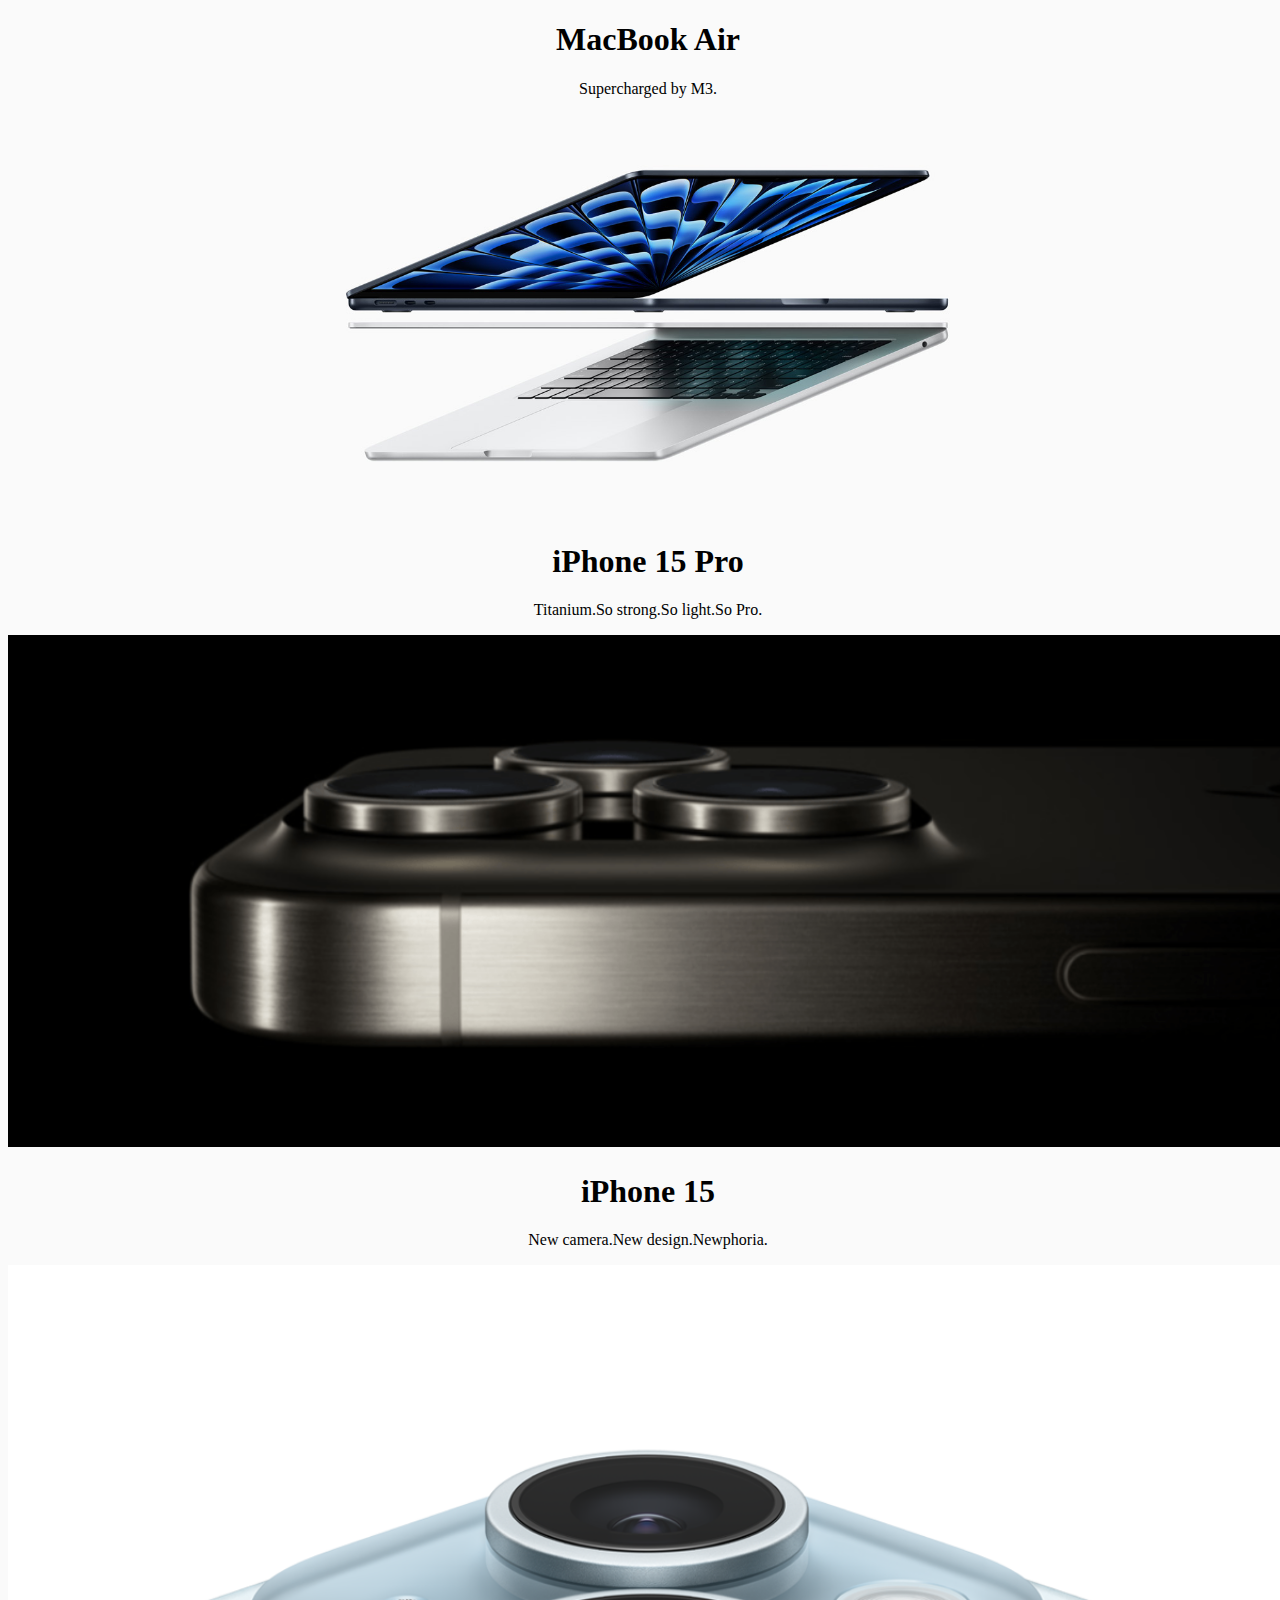
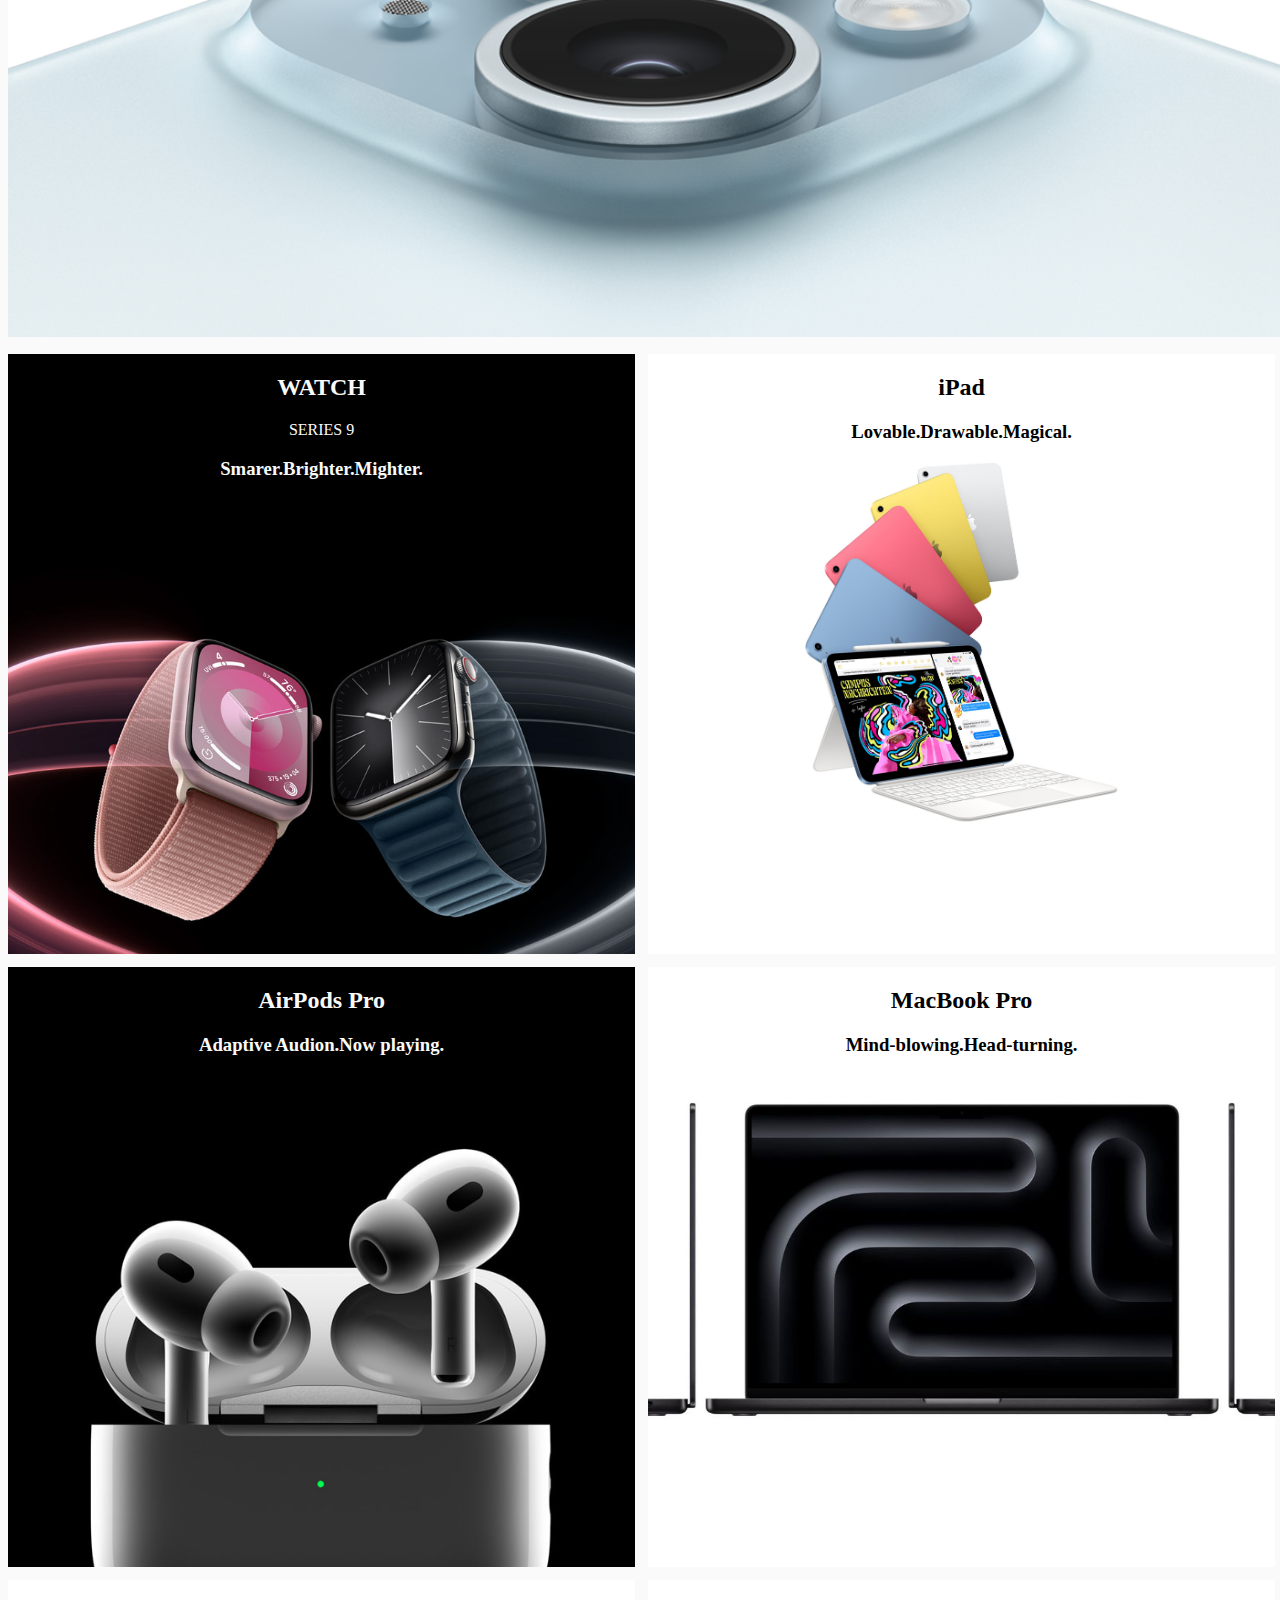
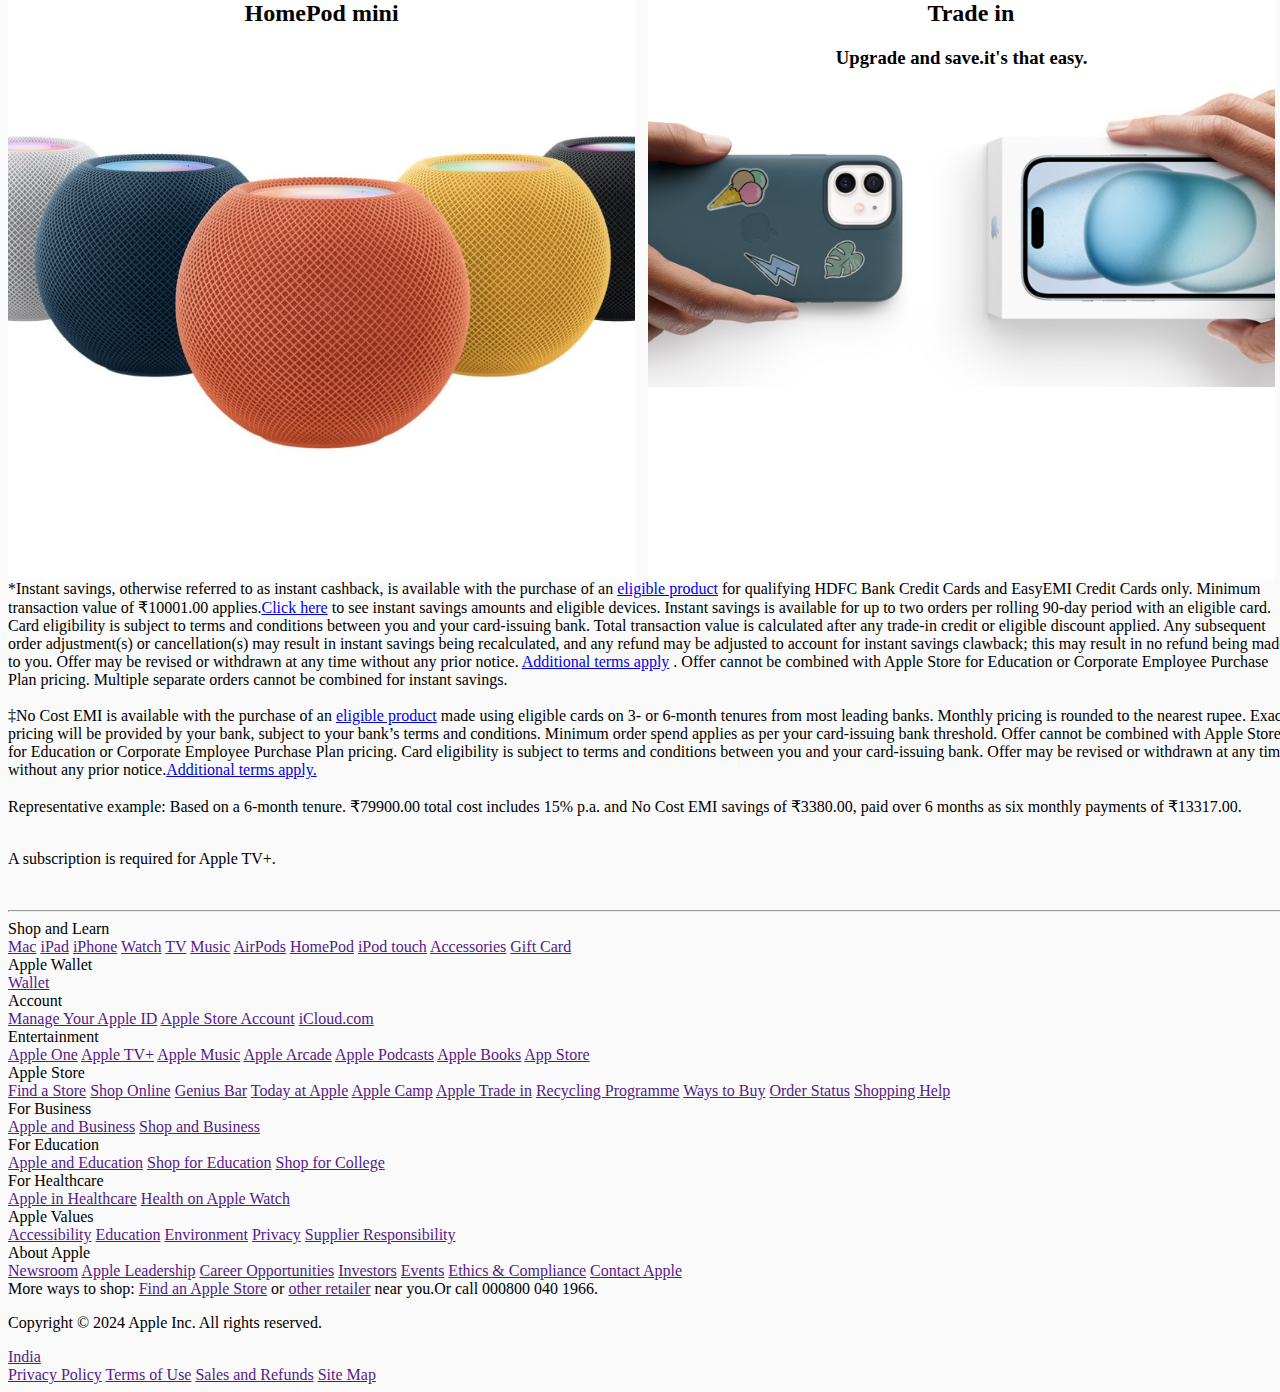
==== index.html @ 8d2c4c7c "Add files via upload" ====
<!DOCTYPE html>
<html lang="en">
  <head>
    <meta charset="UTF-8" />
    <meta name="viewport" content="width=device-width, initial-scale=1.0" />
    <title>Document</title>
    <link rel="stylesheet" href="navi.css" />
  </head>
  <body>
    <div class="Mac">
      <h1 id="Mach1">MacBook Air</h1>
      <p id="Mach">Supercharged by M3.</p>
      <div id="Macmain">
        <img src="./img/macbookair.jpg" />
      </div>
    </div>
    <div class="iphone15pro">
      <h1 id="Mach1">iPhone 15 Pro</h1>
      <p id="Mach2">Titanium.So strong.So light.So Pro.</p>
      <div id="Macimg"><img src="./img/iphone 15.png"  /></div>
    </div>
    <div class="iphone15">
      <h1>iPhone 15</h1>
      <p>New camera.New design.Newphoria.</p>
      <div id="Macimg"><img src="./img/iphone 1.png"  /></div>
    </div>
    <div class="box">
      <div class="watch">
        <h2><b>WATCH</b></h2>
        <p>SERIES 9</p>
        <h3>Smarer.Brighter.Mighter.</h3>
        <img id="images1" src="./img/wat.jpg" />
      </div>
      <div class="watch2">
        <h2>iPad</h2>
        <h3>Lovable.Drawable.Magical.</h3>
        <img id="images2"src="./img/ipad.jpg" />
      </div>
    </div>
    <div class="box">
      <div class="watch">
        <h2 id="AirPods">AirPods Pro</h2>
        <h3>Adaptive Audion.Now playing.</h3>
        <img id="images3"src="./img/airpods pro.jpg" />
      </div>
      <div class="watch2">
        <h2 id="AirPods">MacBook Pro</h2>
        <h3>Mind-blowing.Head-turning.</h3>
        <img id="images4"src="./img/Macbook pro.jpg" />
      </div>
    </div>
    <div class="box">
      <div class="watch2">
        <h2 id="AirPods">HomePod mini</h2>
        <img id="images5" src="./img/homepod.jpg" />
      </div>
      <div class="watch2">
        <h2 id="AirPods">Trade in</h2>
        <h3 id="tradein">Upgrade and save.it's that easy.</h3>
        <img id="images6" src="./img/trade_in.jpg" />
      </div>
    </div>
    <footer>
      <div class="footertext">
          <div>
            *Instant savings, otherwise referred to as instant cashback, is
            available with the purchase of an <a href="#">eligible product</a> for
            qualifying HDFC Bank Credit Cards and EasyEMI Credit Cards only. Minimum
            transaction value of ₹10001.00 applies.<a href="#">Click here</a> to see
            instant savings amounts and eligible devices. Instant savings is
            available for up to two orders per rolling 90-day period with an
            eligible card. Card eligibility is subject to terms and conditions
            between you and your card-issuing bank. Total transaction value is
            calculated after any trade-in credit or eligible discount applied. Any
            subsequent order adjustment(s) or cancellation(s) may result in instant
            savings being recalculated, and any refund may be adjusted to account
            for instant savings clawback; this may result in no refund being made to
            you. Offer may be revised or withdrawn at any time without any prior
            notice. <a href="#">Additional terms apply</a> . Offer cannot be
            combined with Apple Store for Education or Corporate Employee Purchase
            Plan pricing. Multiple separate orders cannot be combined for instant
            savings.
            <br>
            <br>
          </div>
          <div>
            ‡No Cost EMI is available with the purchase of an
            <a href="#">eligible product</a>
            made using eligible cards on 3- or 6-month tenures from most leading
            banks. Monthly pricing is rounded to the nearest rupee. Exact pricing
            will be provided by your bank, subject to your bank’s terms and
            conditions. Minimum order spend applies as per your card-issuing bank
            threshold. Offer cannot be combined with Apple Store for Education or
            Corporate Employee Purchase Plan pricing. Card eligibility is subject to
            terms and conditions between you and your card-issuing bank. Offer may
            be revised or withdrawn at any time without any prior notice.<a href="#"
              >Additional terms apply.</a
            ><br>
            <br>
          </div>
    
          <div>
            Representative example: Based on a 6-month tenure. ₹79900.00 total cost
            includes 15% p.a. and No Cost EMI savings of ₹3380.00, paid over 6
            months as six monthly payments of ₹13317.00.
          </div>
          <br>
          <p>A subscription is required for Apple TV+.</p>
          <br>  
        </div>
        <hr />
      <div class="footer__links">
          <div class="footer__links--column">
            <div class="footer__links--column-title">Shop and Learn</div>
            <a href="">Mac</a>
            <a href="">iPad</a>
            <a href="">iPhone</a>
            <a href="">Watch</a>
            <a href="">TV</a>
            <a href="">Music</a>
            <a href="">AirPods</a>
            <a href="">HomePod</a>
            <a href="">iPod touch</a>
            <a href="">Accessories</a>
            <a href="">Gift Card</a>
            <div class="footer__links--column-title">Apple Wallet</div>
            <a href="">Wallet</a>
          </div>
  
          <div class="footer__links--column">
              <div class="footer__links--column-title">Account</div>
              <a href="">Manage Your Apple ID</a>
              <a href="">Apple Store Account</a>
              <a href="">iCloud.com</a>
            <div class="footer__links--column-title">Entertainment</div>
            <a href="">Apple One</a>
            <a href="">Apple TV+</a>
            <a href="">Apple Music</a>
            <a href="">Apple Arcade</a>
            <a href="">Apple Podcasts</a>
            <a href="">Apple Books</a>
            <a href="">App Store</a>
           
          </div>
  
          <div class="footer__links--column">
            <div class="footer__links--column-title">Apple Store</div>
            <a href="">Find a Store</a>
            <a href="">Shop Online</a>
            <a href="">Genius Bar</a>
            <a href="">Today at Apple</a>
            <a href="">Apple Camp</a>
            <a href="">Apple Trade in</a>
            <a href="">Recycling Programme</a>
            <a href="">Ways to Buy</a>
            <a href="">Order Status</a>
            <a href="">Shopping Help</a>
          </div>
  
          <div class="footer__links--column">
            <div class="footer__links--column-title">For Business</div>
            <a href="">Apple and Business</a>
            <a href="">Shop and Business</a>
            <div class="footer__links--column-title">For Education</div>
            <a href="">Apple and Education</a>
            <a href="">Shop for Education</a>
            <a href="">Shop for College</a>
            <div class="footer__links--column-title">For Healthcare</div>
            <a href="">Apple in Healthcare</a>
            <a href="">Health on Apple Watch</a>
            
          </div>
  
          <div class="footer__links--column">
            <div class="footer__links--column-title">Apple Values</div>
            <a href="">Accessibility</a>
            <a href="">Education</a>
            <a href="">Environment</a>
            <a href="">Privacy</a>
            <a href="">Supplier Responsibility</a>
            <div class="footer__links--column-title">About Apple</div>
            <a href="">Newsroom</a>
            <a href="">Apple Leadership</a>
            <a href="">Career Opportunities</a>
            <a href="">Investors</a>
            <a href="">Events</a>
            <a href="">Ethics & Compliance</a>
            <a href="">Contact Apple</a>
          </div>
        </div>
  
        <div class="footer__more">
          More ways to shop: <a href="">Find an Apple Store</a> or
          <a href="">other retailer</a> near you.Or call 000800 040 1966.
        </div>
  
        <div class="footer__copyright">
          <p>Copyright © 2024 Apple Inc. All rights reserved.</p>
          <a href="">India</a>
  
          <div class="links">
            <a href="">Privacy Policy</a>
            <a href="">Terms of Use</a>
            <a href="">Sales and Refunds</a>
            <a href="">Site Map</a>
          </div>
        </div>
      </div>
    </footer>
  </body>
</html>
---- navi.css ----
body {
  width: 100%;
  font-family: SF pro;
  background-color: #fafafa;
}
.Mac {
  width: 100%;
  text-align: center;
}
.Mach1 {
  width: 100%;
}
#Macmain {
  width: 100%;
}
#Macmain img {
  width: 60%;
  height: 50%;
}
#Macimg {
  width: 100%;
  object-fit: cover;
}
#Macimg > img {
  width: 100%;
  height: 40%;
}
.iphone15pro {
  width: 100%;
  text-align: center;
}
.iphone15 {
  width: 100%;
  text-align: center;
}
.box {
  width: 100%;
  display: flex;
  margin-top: 1%;
}
.watch {
  width: 50%;
  height: 600px;
  background-color: black;
  color: #fafafa;
  text-align: center;
  overflow: hidden;
  margin-right: 1%;
}

#images1 {
  height: 100%;
  width: 100%;
  object-fit: cover;
  object-position: center;
}
.watch2 {
  width: 50%;
  height: 600px;
  background-color: white;
  text-align: center;
  margin-right: 1%;
}
#images2 {
  justify-content: center;
  width: 50%;
  height: 60%;
}
#images3 {
  width: 100%;
  object-fit: cover;
  height: 110%;
}
#images4 {
  width: 100%;
  height: 60%;
  object-fit: cover;
}
#images5 {
  width: 100%;
  object-fit: cover;
  height: 80%;
}
#images6 {
  width: 100%;
  object-fit: cover;
  height: 50%;
}

/* media query starts here  */
@media screen and (max-width: 735px) {
  .box {
    width: 100%;
    flex-direction: column;
  }
  .watch {
    width: 100%;
    height: 100%;
    text-align: center;
  }
  .watch2 {
    width: 100%;
    height: 100%;

    text-align: center;
  }
  .footertext {
    font-size: small;
  }
  .footer__links,
  .footer__more,
  .footer__copyright,
  .links {
    font-size: small;
  }

  .footer__links--column > a {
    text-decoration: none;
    color: black;
  }
  .footer__links--column > a:hover {
    text-decoration: underline;
  }
  .footer__links--column-title {
    background-color: grey;
  }
}
/* ends here */
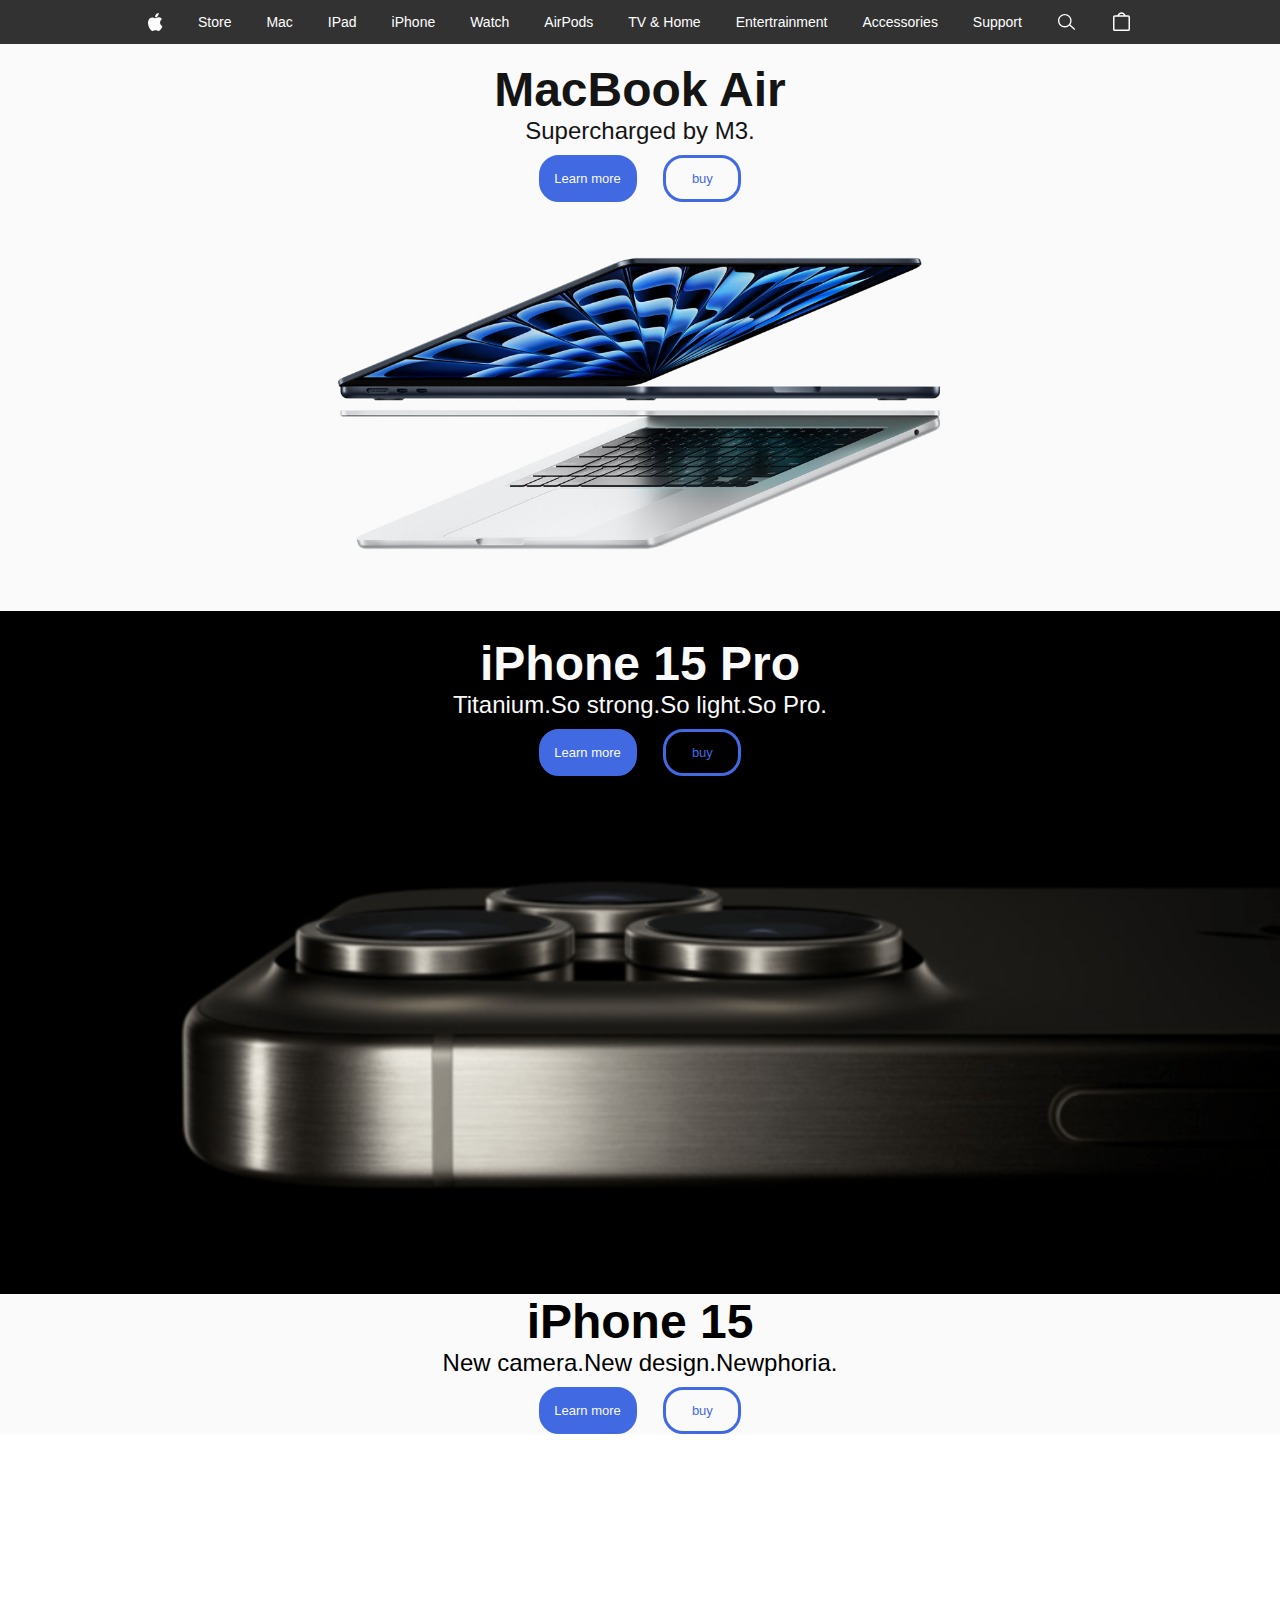
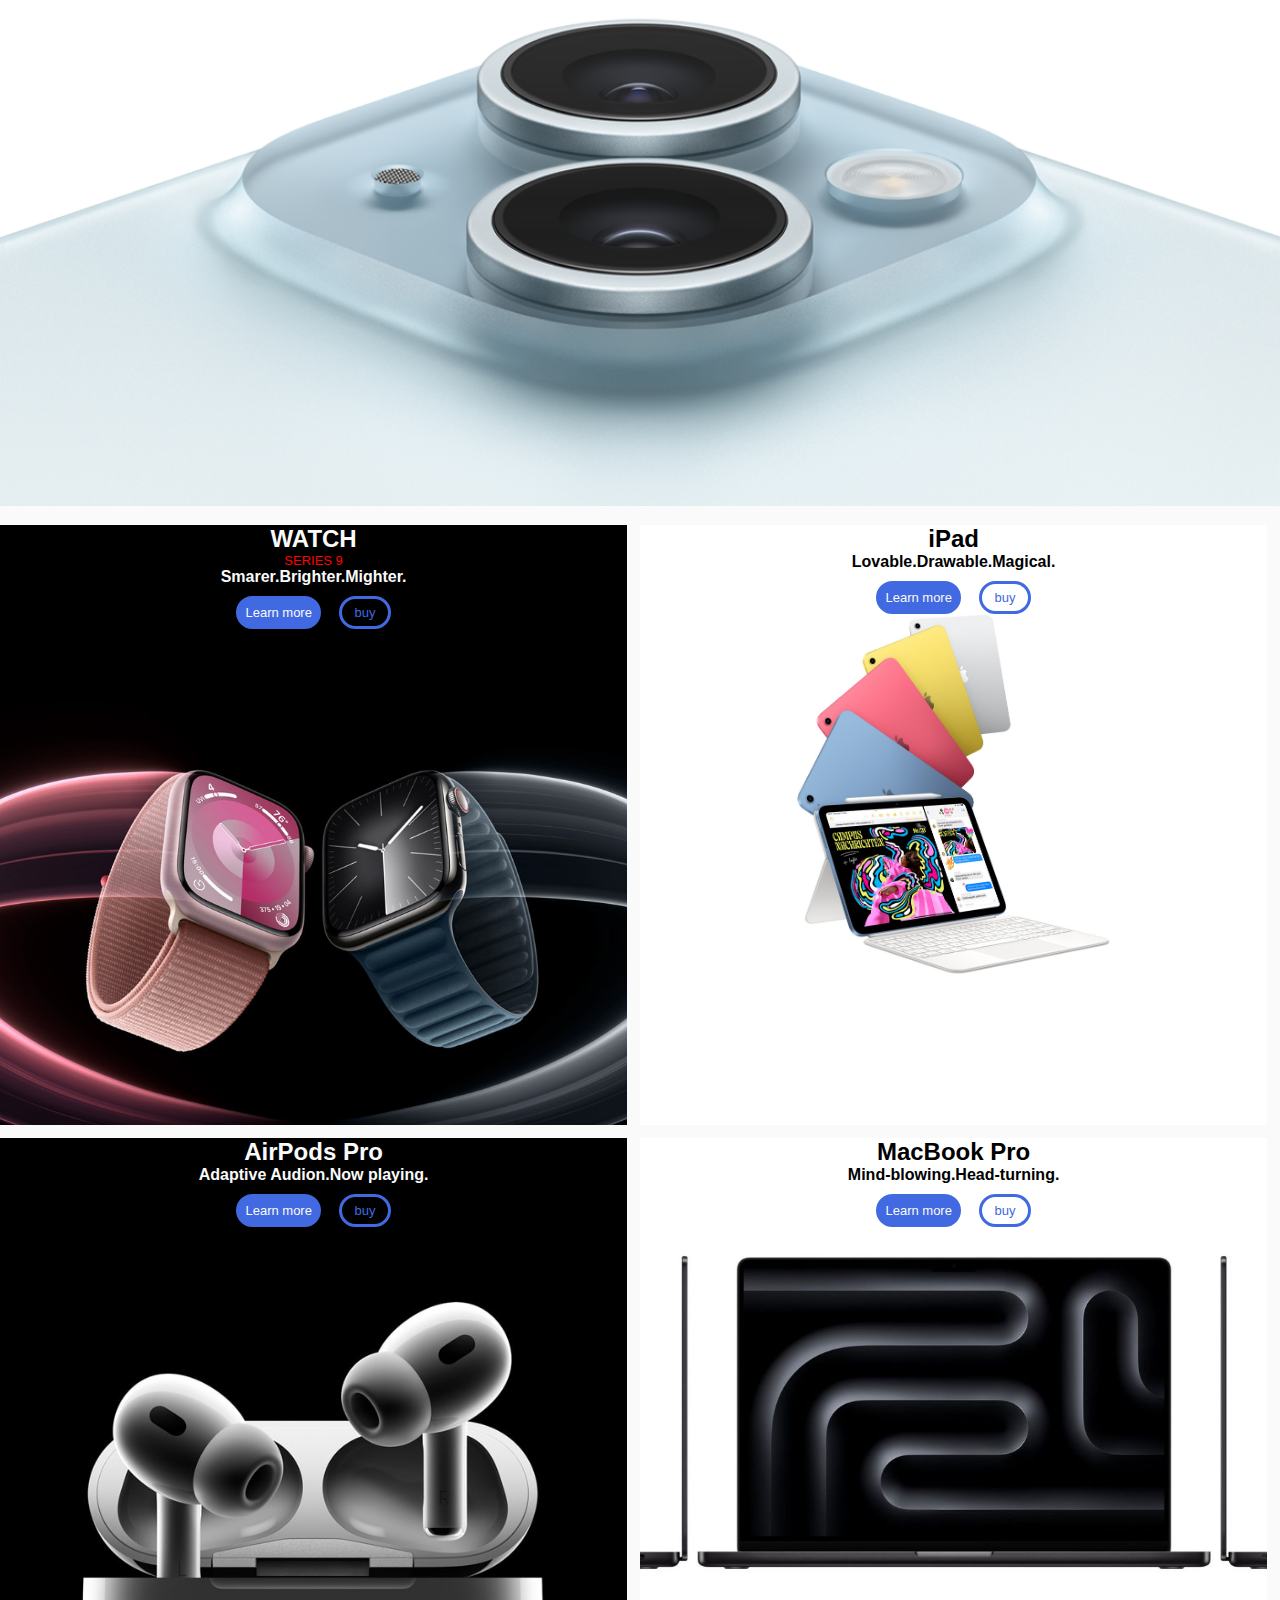
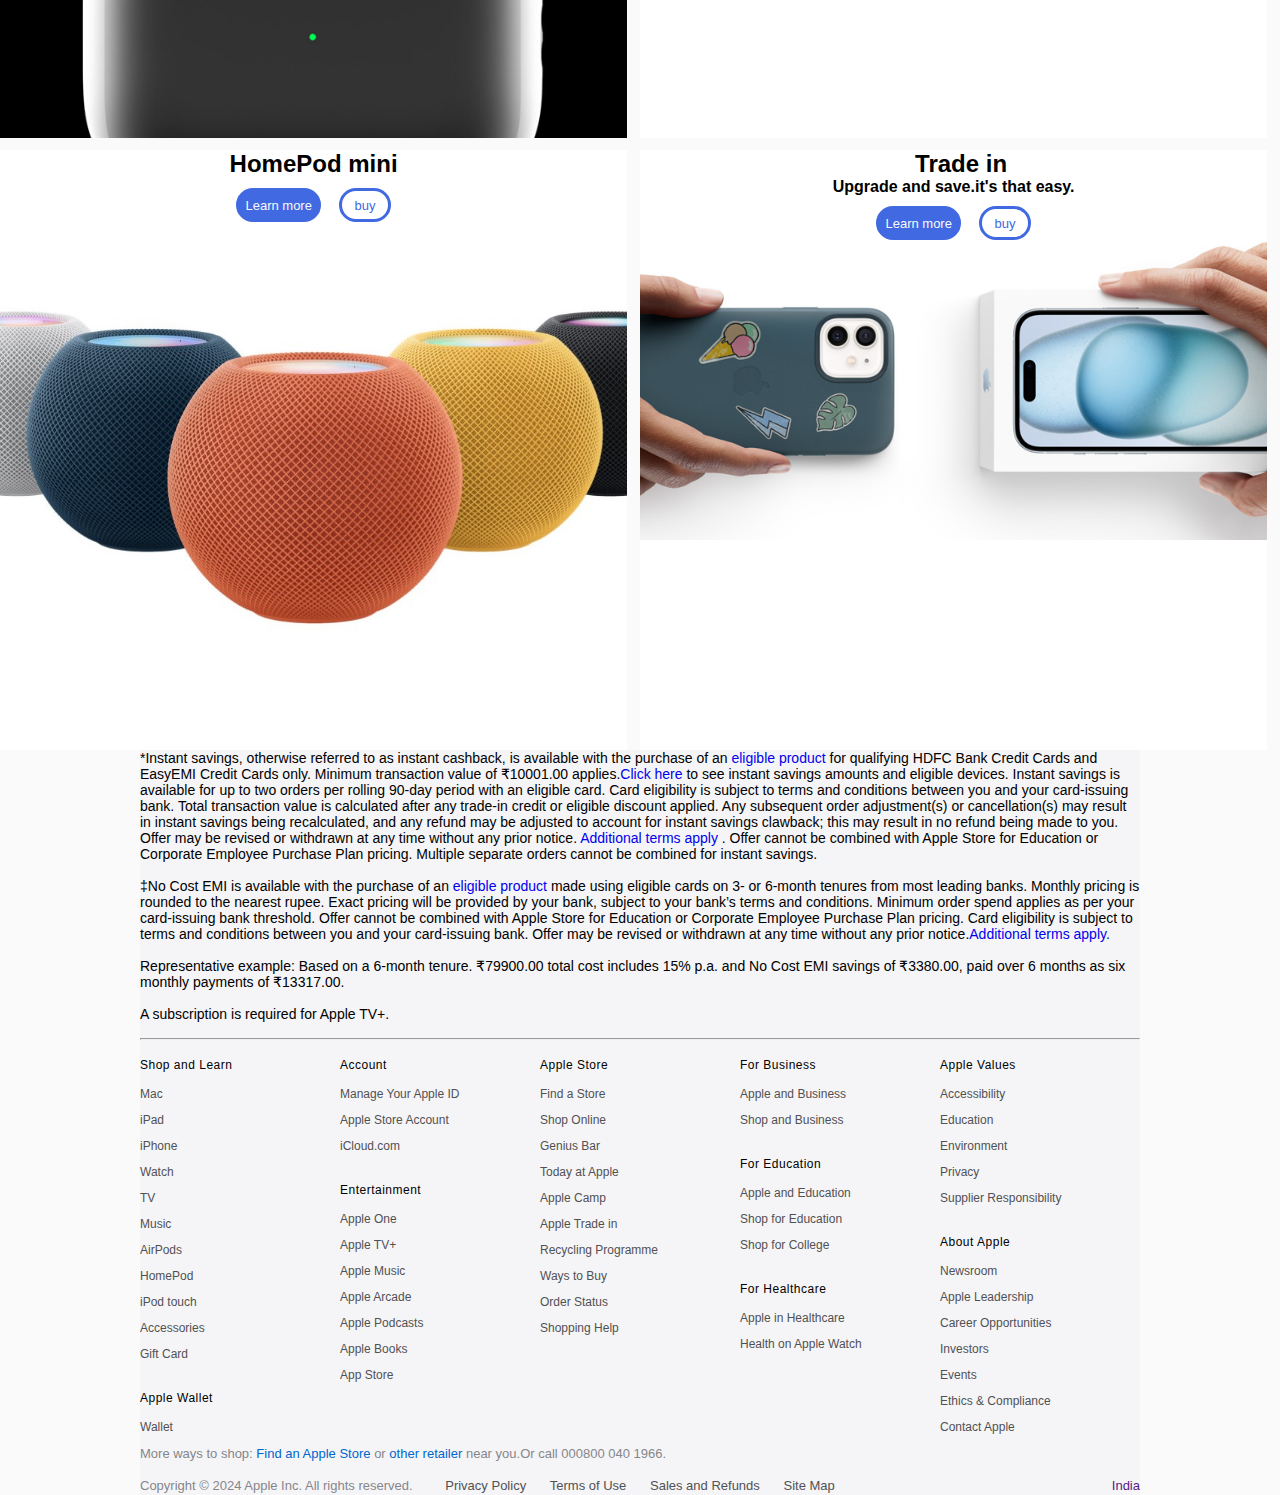
==== commit 92b986a2: "Add files via upload" ====
--- a/index.html
+++ b/index.html
@@ -4,59 +4,521 @@
     <meta charset="UTF-8" />
     <meta name="viewport" content="width=device-width, initial-scale=1.0" />
     <title>Document</title>
-    <link rel="stylesheet" href="navi.css" />
+    <link rel="stylesheet" href="Style.css" />
+    <link rel="stylesheet" href="font.css" />
+    <script src="main.js"></script>
   </head>
   <body>
+    <div class="nav-container">
+      <nav>
+        <ul class="mobile-nav">
+          <li>
+            <div class="menu-icon-container">
+              <div class="menu-icon">
+                <span class="line-1"></span>
+                <span class="line-2"></span>
+              </div>
+            </div>
+          </li>
+
+          <li>
+            <a href="#" class="link-logo"></a>
+          </li>
+
+          <li>
+            <a href="" class="link-bag"></a>
+          </li>
+        </ul>
+
+        <ul class="desktop-nav">
+          <li>
+            <a href="#" class="link-logo"></a>
+          </li>
+          <li>
+            <a href="# ">Store</a>
+            <div class="megamenu">
+              <div class="megamenuitem">
+                <h5>Shop</h5>
+                <ul>
+                  <li>Shop the Market</li>
+                  <li>Mac</li>
+                  <li>IPad</li>
+                  <li>IPhone</li>
+                  <li>Apple Watch</li>
+                  <li>Accessories</li>
+                </ul>
+              </div>
+              <div class="megat">
+                <h5>Quick links</h5>
+                <ul>
+                  <li>Find a store</li>
+                  <li>Order Status</li>
+                  <li>Ways to buys</li>
+                </ul>
+              </div>
+              <div class="megat">
+                <h5>Shop special Stores</h5>
+                <ul>
+                  <li>Education</li>
+                  <li>Business</li>
+                </ul>
+              </div>
+            </div>
+          </li>
+          <li>
+            <a href="# ">Mac</a>
+            <div class="megamenu">
+              <div class="megamenuitem">
+                <h5>Explore Mac</h5>
+                <ul>
+                  <li>Explore All Mac</li>
+                  <li>Macbook Air</li>
+                  <li>Macbook Pro</li>
+                  <li>IMac</li>
+                  <li>Mac mini</li>
+                  <li>Mac Studio</li>
+                  <li>Mac Pro</li>
+                  <li>Display</li>
+                </ul>
+                <h5>Compare Mac</h5>
+                <h5>Mac Does that</h5>
+              </div>
+              <div class="megat">
+                <h5>Shop Mac</h5>
+                <ul>
+                  <li>Shop Mac</li>
+                  <li>Mac Accessories</li>
+                  <li>Ways to Buy</li>
+                </ul>
+              </div>
+              <div class="megat">
+                <h5>More from Mac</h5>
+                <ul>
+                  <li>Mac Support</li>
+                  <li>AppleCare+ for Mac</li>
+                  <li>MacOs Sonoma</li>
+                  <li>Apps by Apple</li>
+                  <li>Continuity</li>
+                  <li>iCloud+</li>
+                  <li>Mac for Business</li>
+                  <li>Education</li>
+                </ul>
+              </div>
+            </div>
+          </li>
+          <li>
+            <a href="# ">IPad</a>
+            <div class="megamenu">
+              <div class="megamenuitem">
+                <h5>Explore IPad</h5>
+                <ul>
+                  <li>Explore All IPad</li>
+                  <li>IPad Air</li>
+                  <li>IPad Pro</li>
+                  <li>IPad</li>
+                  <li>IPad mini</li>
+                  <li>Apple Pencil</li>
+                  <li>keyboards</li>
+                </ul>
+                <h5>Compare IPad</h5>
+                <h5>Why IPad</h5>
+              </div>
+              <div class="megat">
+                <h5>Shop IPad</h5>
+                <ul>
+                  <li>Shop IPad</li>
+                  <li>IPad Accessories</li>
+                  <li>Ways to Buy</li>
+                </ul>
+              </div>
+              <div class="megat">
+                <h5>More from IPad</h5>
+                <ul>
+                  <li>IPad Support</li>
+                  <li>AppleCare+ for IPad</li>
+                  <li>IPadOS 17</li>
+                  <li>Apps by Apple</li>
+                  <li>iCloud+</li>
+                  <li>Education</li>
+                </ul>
+              </div>
+            </div>
+          </li>
+          <li>
+            <a href="# ">iPhone</a>
+            <div class="megamenu">
+              <div class="megamenuitem">
+                <h5>Explore IPhone</h5>
+                <ul>
+                  <li>Explore All IPhone</li>
+                  <li>IPhone 15 Pro</li>
+                  <li>IPhone 15</li>
+                  <li>IPhone 14</li>
+                  <li>IPhone 13</li>
+                  <li>IPhone SE</li>
+                </ul>
+                <h5>Compare IPhone</h5>
+                <h5>Switch from Android</h5>
+              </div>
+              <div class="megat">
+                <h5>Shop IPhone</h5>
+                <ul>
+                  <li>Shop IPhone</li>
+                  <li>IPhone Accessories</li>
+                  <li>Apple Trade In</li>
+                  <li>Ways to Buy</li>
+                </ul>
+              </div>
+              <div class="megat">
+                <h5>More from IPhone</h5>
+                <ul>
+                  <li>IPhone Support</li>
+                  <li>AppleCare+ for IPhone</li>
+                  <li>IOS 17</li>
+                  <li>Apps by Apple</li>
+                  <li>IPhone Privacy</li>
+                  <li>iCloud+</li>
+                  <li>Wallet</li>
+                  <li>Siri</li>
+                </ul>
+              </div>
+            </div>
+          </li>
+          <li>
+            <a href="# ">Watch</a>
+            <div class="megamenu">
+              <div class="megamenuitem">
+                <h5>Explore Watch</h5>
+                <ul>
+                  <li>Explore All Watch</li>
+                  <li>Apple Watch Series 9</li>
+                  <li>Apple Watch Ultra 2</li>
+                  <li>Apple Watch SE</li>
+                  <li>Apple Watch Nike</li>
+                </ul>
+                <h5>Compare Watch</h5>
+                <h5>My Apple Watch</h5>
+              </div>
+              <div class="megat">
+                <h5>Shop Watch</h5>
+                <ul>
+                  <li>Shop Apple Watch</li>
+                  <li>Apple Watch Straps</li>
+                  <li>Apple Watch Accessories</li>
+                  <li>Ways to Buy</li>
+                </ul>
+              </div>
+              <div class="megat">
+                <h5>More from Watch</h5>
+                <ul>
+                  <li>Apple Watch Support</li>
+                  <li>AppleCare+</li>
+                  <li>watchOS 10</li>
+                  <li>Apps by Apple</li>
+                </ul>
+              </div>
+            </div>
+          </li>
+          <li>
+            <a href="# ">AirPods</a>
+            <div class="megamenu">
+              <div class="megamenuitem">
+                <h5>Explore AirPods</h5>
+                <ul>
+                  <li>Explore All AirPods</li>
+                  <li>AirPods Pro 2nd generation</li>
+                  <li>AirPods 2nd generation</li>
+                  <li>AirPods 3rd generation</li>
+                  <li>AirPods Max</li>
+                </ul>
+                <h5>Compare AirPods</h5>
+              </div>
+              <div class="megat">
+                <h5>Shop AirPods</h5>
+                <ul>
+                  <li>Shop AirPods</li>
+                  <li>AirPods Accessories</li>
+                </ul>
+              </div>
+              <div class="megat">
+                <h5>More from AirPods</h5>
+                <ul>
+                  <li>AirPods Support</li>
+                  <li>AppleCare+ for Headphones</li>
+                  <li>Apple Music</li>
+                </ul>
+              </div>
+            </div>
+          </li>
+          <li>
+            <a href="# ">TV & Home</a>
+            <div class="megamenu">
+              <div class="megamenuitem">
+                <h5>Explore TV & Home</h5>
+                <ul>
+                  <li>Explore TV & Home</li>
+                  <li>Apple TV 4k</li>
+                  <li>HomePod</li>
+                  <li>HomePod mini</li>
+                </ul>
+              </div>
+              <div class="megat">
+                <h5>Shop TV & Home</h5>
+                <ul>
+                  <li>Shop Apple TV 4k</li>
+                  <li>Shop HomePod</li>
+                  <li>Shop HomePod mini</li>
+                  <li>Shop Siri Remote</li>
+                  <li>TV & Home Accessories</li>
+                </ul>
+              </div>
+              <div class="megat">
+                <h5>More from TV & Home</h5>
+                <ul>
+                  <li>Apple TV Support</li>
+                  <li>HomePod Support</li>
+                  <li>AppleCare+</li>
+                  <li>Apple TV App</li>
+                  <li>Apple TV+</li>
+                  <li>Home App</li>
+                  <li>Apple Music</li>
+                  <li>Siri</li>
+                  <li>AirPlay</li>
+                </ul>
+              </div>
+            </div>
+          </li>
+          <li>
+            <a href="# ">Entertrainment</a>
+            <div class="megamenu">
+              <div class="megamenuitem">
+                <h5>Explore Entertrainment</h5>
+                <ul>
+                  <li>Explore Entertrainment</li>
+                  <li>Apple One</li>
+                  <li>Apple TV+</li>
+                  <li>Apple Music</li>
+                  <li>Apple Arcade</li>
+                  <li>Apple Podcasts</li>
+                  <li>Apple Books</li>
+                  <li>App Store</li>
+                </ul>
+              </div>
+              <div class="megat">
+                <h5>Support</h5>
+                <ul>
+                  <li>Apple TV+Spport</li>
+                  <li>Apple Music Support</li>
+                </ul>
+              </div>
+            </div>
+          </li>
+          <li>
+            <a href="# ">Accessories</a>
+            <div class="megamenu">
+              <div class="megamenuitem">
+                <h5>Shop Accessories</h5>
+                <ul>
+                  <li>Shop All Accessories</li>
+                  <li>Mac</li>
+                  <li>IPad</li>
+                  <li>IPhone</li>
+                  <li>Apple Watch</li>
+                  <li>AirPods</li>
+                  <li>TV & Home</li>
+                </ul>
+              </div>
+              <div class="megat">
+                <h5>Explore Accessories</h5>
+                <ul>
+                  <li>Made By Apple</li>
+                  <li>AirTag</li>
+                </ul>
+              </div>
+            </div>
+          </li>
+          <li>
+            <a href="# ">Support</a>
+            <div class="megamenu">
+              <div class="megamenuitem">
+                <h5>Explore Support</h5>
+                <ul>
+                  <li>IPhone</li>
+                  <li>Mac</li>
+                  <li>IPad</li>
+                  <li>Watch</li>
+                  <li>AirPods</li>
+                  <li>Music</li>
+                  <li>Tv</li>
+                </ul>
+                <h5>Explore Support</h5>
+              </div>
+              <div class="megat">
+                <h5>Get Help</h5>
+                <ul>
+                  <li>Community</li>
+                  <li>Check Coverage</li>
+                  <li>Repair</li>
+                  <li>Contact Us</li>
+                </ul>
+              </div>
+              <div class="megat">
+                <h5>Helpful Topics</h5>
+                <ul>
+                  <li>Get AppleCare+</li>
+                  <li>Apple ID & Password</li>
+                  <li>Billing & Subscriptions</li>
+                  <li>Find Me</li>
+                </ul>
+              </div>
+            </div>
+          </li>
+
+          <li>
+            <a href="#" class="link-search"></a>
+          </li>
+          <li>
+            <a href="#" class="link-bag"></a>
+          </li>
+        </ul>
+      </nav>
+
+      <!-- End of navigation menu items -->
+
+      <div class="search-container hide">
+        <div class="link-search"></div>
+        <div class="search-bar">
+          <form action="">
+            <input type="text" placeholder="Search apple.com" />
+          </form>
+        </div>
+        <div class="link-close"></div>
+
+        <div class="quick-links">
+          <h2>Quick Links</h2>
+          <ul>
+            <li>
+              <a href="#">Visiting an Apple Store FAQ</a>
+            </li>
+            <li>
+              <a href="#">Shop Apple Store Online</a>
+            </li>
+            <li>
+              <a href="#">Accessories</a>
+            </li>
+            <li>
+              <a href="#">AirPods</a>
+            </li>
+            <li>
+              <a href="#">AirTag</a>
+            </li>
+          </ul>
+        </div>
+      </div>
+
+      <div class="mobile-search-container">
+        <div class="link-search"></div>
+        <div class="search-bar">
+          <form action="">
+            <input type="text" placeholder="Search apple.com" />
+          </form>
+        </div>
+        <span class="cancel-btn">Cancel</span>
+
+        <div class="quick-links">
+          <h2>Quick Links</h2>
+          <ul>
+            <li>
+              <a href="#">Visiting an Apple Store FAQ</a>
+            </li>
+            <li>
+              <a href="#">Shop Apple Store Online</a>
+            </li>
+            <li>
+              <a href="#">Accessories</a>
+            </li>
+            <li>
+              <a href="#">AirPods</a>
+            </li>
+            <li>
+              <a href="#">AirTag</a>
+            </li>
+          </ul>
+        </div>
+      </div>
+    </div>
+    <br>
+    
+
+    <!-- <div class="overlay"></div> -->
     <div class="Mac">
       <h1 id="Mach1">MacBook Air</h1>
       <p id="Mach">Supercharged by M3.</p>
+      <div id="buybutton">
+      <button >Learn more</button>  &nbsp;&nbsp;   <button id="buy">buy</button></div>
       <div id="Macmain">
-        <img src="./img/macbookair.jpg" />
+        <img id=main-img src="./img/macbookair.jpg" />
       </div>
     </div>
     <div class="iphone15pro">
       <h1 id="Mach1">iPhone 15 Pro</h1>
       <p id="Mach2">Titanium.So strong.So light.So Pro.</p>
-      <div id="Macimg"><img src="./img/iphone 15.png"  /></div>
+      <div id="buybutton">
+        <button >Learn more</button>  &nbsp;&nbsp;   <button id="buy">buy</button></div>
+      <div id="Macimg"><img id="main-img2" src="./img/iphone 15.png"  /></div>
     </div>
     <div class="iphone15">
-      <h1>iPhone 15</h1>
-      <p>New camera.New design.Newphoria.</p>
-      <div id="Macimg"><img src="./img/iphone 1.png"  /></div>
+      <h1 id="Mach1">iPhone 15</h1>
+      <p id="Mach2">New camera.New design.Newphoria.</p>
+      <div id="buybutton">
+        <button >Learn more</button>  &nbsp;&nbsp;   <button id="buy">buy</button></div>
+      <div id="Macimg1"><img src="./img/iphone 1.png"  /></div>
     </div>
     <div class="box">
       <div class="watch">
-        <h2><b>WATCH</b></h2>
-        <p>SERIES 9</p>
-        <h3>Smarer.Brighter.Mighter.</h3>
+        <h2 id="Mach2"><b>WATCH</b></h2>
+        <p style="color: red;font-size: small;">SERIES 9</p>
+        <h3 id="h3">Smarer.Brighter.Mighter.</h3>
+        <div id="buybutton">
+          <button >Learn more</button>  &nbsp;&nbsp;   <button id="buy">buy</button></div>
         <img id="images1" src="./img/wat.jpg" />
       </div>
       <div class="watch2">
         <h2>iPad</h2>
-        <h3>Lovable.Drawable.Magical.</h3>
+        <h3 id="h3">Lovable.Drawable.Magical.</h3>
+        <div id="buybutton">
+          <button >Learn more</button>  &nbsp;&nbsp;   <button id="buy">buy</button></div>
         <img id="images2"src="./img/ipad.jpg" />
       </div>
     </div>
     <div class="box">
       <div class="watch">
         <h2 id="AirPods">AirPods Pro</h2>
-        <h3>Adaptive Audion.Now playing.</h3>
+        <h3 id="h3">Adaptive Audion.Now playing.</h3>
+        <div id="buybutton">
+          <button >Learn more</button>  &nbsp;&nbsp;   <button id="buy">buy</button></div>
         <img id="images3"src="./img/airpods pro.jpg" />
       </div>
       <div class="watch2">
         <h2 id="AirPods">MacBook Pro</h2>
-        <h3>Mind-blowing.Head-turning.</h3>
+        <h3 id="h3">Mind-blowing.Head-turning.</h3>
+        <div id="buybutton">
+          <button >Learn more</button>  &nbsp;&nbsp;   <button id="buy">buy</button></div>
         <img id="images4"src="./img/Macbook pro.jpg" />
       </div>
     </div>
     <div class="box">
       <div class="watch2">
         <h2 id="AirPods">HomePod mini</h2>
+        <div id="buybutton">
+          <button >Learn more</button>  &nbsp;&nbsp;   <button id="buy">buy</button></div>
         <img id="images5" src="./img/homepod.jpg" />
       </div>
       <div class="watch2">
-        <h2 id="AirPods">Trade in</h2>
+        <h2 id="AirPods"><a><img src="img/apple-logo.svg"></a>Trade in</h2>
         <h3 id="tradein">Upgrade and save.it's that easy.</h3>
+        <div id="buybutton">
+          <button >Learn more</button>  &nbsp;&nbsp;   <button id="buy">buy</button></div>
         <img id="images6" src="./img/trade_in.jpg" />
       </div>
     </div>
@@ -207,5 +669,6 @@
         </div>
       </div>
     </footer>
+    
   </body>
 </html>
--- a/Style.css
+++ b/Style.css
@@ -0,0 +1,1254 @@
+body {
+  width: 100%;
+  font-family: SF pro;
+  background-color: #fafafa;
+}
+*,
+*::after,
+*::before {
+  margin: 0;
+  padding: 0;
+  box-sizing: border-box;
+}
+
+body {
+  font-family: "Inter", sans-serif;
+  font-weight: 300;
+  overflow-y: scroll;
+}
+
+/* Desktop Nav */
+
+.nav-container {
+  background: rgba(0, 0, 0, 0.8);
+  height: 44px;
+  z-index: 300;
+  position: relative;
+  left: 0;
+  top: 0;
+  right: 0;
+}
+
+.nav-container nav {
+  width: 1000px;
+  margin: 0 auto;
+  padding: 0 8px;
+  height: 100%;
+}
+
+nav .desktop-nav {
+  display: flex;
+  justify-content: space-between;
+  align-items: center;
+  list-style: none;
+}
+
+nav .desktop-nav li a {
+  color: #fff;
+  text-decoration: none;
+  font-size: 14px;
+}
+
+.link-logo {
+  background: url("img/apple-logo.svg");
+  display: block;
+  background-position: center;
+  height: 44px;
+  width: 15px;
+  background-repeat: no-repeat;
+}
+
+.link-search {
+  background: url("img/search-icon.svg");
+  display: block;
+  background-position: center;
+  background-size: 18px;
+  height: 44px;
+  width: 20px;
+  background-repeat: no-repeat;
+}
+
+.link-bag {
+  background: url("img/bag-icon.svg");
+  display: block;
+  background-position: center;
+  background-size: 17px;
+  height: 44px;
+  width: 20px;
+  background-repeat: no-repeat;
+}
+
+.link-close {
+  background: url("img/close-icon.svg");
+  display: block;
+  background-position: center;
+  background-size: 17px;
+  height: 44px;
+  width: 20px;
+  background-repeat: no-repeat;
+}
+
+/* Search Container */
+
+.search-container.hide {
+  opacity: 0;
+  pointer-events: none;
+}
+
+.search-container {
+  width: 60%;
+  margin: 0 auto;
+  padding: 0 42px;
+  position: fixed;
+  top: 0;
+  left: 0;
+  right: 0;
+  z-index: 200;
+}
+
+.search-container .link-search {
+  position: absolute;
+  left: 12px;
+  opacity: 0.5;
+}
+
+.search-container .link-close {
+  position: absolute;
+  top: 0;
+  right: 12px;
+  opacity: 0.5;
+  cursor: pointer;
+  transition: all 400ms;
+}
+
+.search-container .link-close:hover {
+  opacity: 0.7;
+}
+
+.search-container form {
+  width: 100%;
+  margin: 0 auto;
+}
+
+.search-container form input {
+  width: 100%;
+  height: 44px;
+  border: 0;
+  outline: none;
+  background: transparent;
+  color: #fff;
+  font-family: "Inter", sans-serif;
+  font-size: 17px;
+}
+
+/* Overlay */
+
+.overlay.show {
+  position: fixed;
+  background: rgba(0, 0, 0, 0.48);
+  width: 100%;
+  height: 100vh;
+  left: 0;
+  top: 0;
+  z-index: 100;
+}
+
+/* Quick Links */
+
+.search-container .quick-links {
+  background: #fff;
+  position: absolute;
+  left: 0;
+  right: 0;
+  padding: 16px 8px;
+  border-radius: 0 0 16px 16px;
+}
+
+.search-container .quick-links h2 {
+  text-transform: uppercase;
+  font-size: 12px;
+  color: #6e6e73;
+  margin: 0 32px;
+  margin-top: 10px;
+}
+
+.search-container .quick-links ul {
+  list-style: none;
+  margin-top: 12px;
+}
+
+.search-container .quick-links ul li a {
+  display: inline-block;
+  width: 100%;
+  padding: 8px 50px;
+  font-size: 14px;
+  color: #1d1d1f;
+  text-decoration: none;
+  font-weight: 400;
+}
+
+.search-container .quick-links ul li a:hover {
+  background: #f5f5f5;
+  color: #2997ff;
+}
+
+/* Desktop Nav Animation */
+
+.desktop-nav li {
+  transition: all 100ms ease;
+}
+
+.desktop-nav.hide li {
+  opacity: 0;
+  transform: scale(0.8);
+  pointer-events: none;
+}
+
+/* Overlay Animation */
+
+.overlay {
+  transition: all 100ms ease;
+}
+
+/* Navigation Menu Items Transition Delay */
+
+.desktop-nav li:nth-of-type(1),
+.desktop-nav.hide li:nth-of-type(10) {
+  transition-delay: 0ms;
+}
+
+.desktop-nav li:nth-of-type(2),
+.desktop-nav.hide li:nth-of-type(9) {
+  transition-delay: 30ms;
+}
+
+.desktop-nav li:nth-of-type(3),
+.desktop-nav.hide li:nth-of-type(8) {
+  transition-delay: 60ms;
+}
+
+.desktop-nav li:nth-of-type(4),
+.desktop-nav.hide li:nth-of-type(7) {
+  transition-delay: 90ms;
+}
+
+.desktop-nav li:nth-of-type(5),
+.desktop-nav.hide li:nth-of-type(6) {
+  transition-delay: 120ms;
+}
+
+.desktop-nav li:nth-of-type(6),
+.desktop-nav.hide li:nth-of-type(5) {
+  transition-delay: 150ms;
+}
+
+.desktop-nav li:nth-of-type(7),
+.desktop-nav.hide li:nth-of-type(4) {
+  transition-delay: 180ms;
+}
+
+.desktop-nav li:nth-of-type(8),
+.desktop-nav.hide li:nth-of-type(3) {
+  transition-delay: 210ms;
+}
+
+.desktop-nav li:nth-of-type(9),
+.desktop-nav.hide li:nth-of-type(2) {
+  transition-delay: 240ms;
+}
+
+.desktop-nav li:nth-of-type(10),
+.desktop-nav.hide li:nth-of-type(1) {
+  transition-delay: 270ms;
+}
+
+/* Search Container Animation */
+
+.search-container form,
+.search-container .link-search {
+  opacity: 1;
+  transform: translateX(0);
+  transition: all 400ms ease;
+  transition-delay: 300ms;
+}
+
+.search-container.hide form,
+.search-container.hide .link-search {
+  opacity: 0;
+  transform: translateX(50px);
+}
+
+.search-container .link-search {
+  opacity: 0.6;
+}
+
+.search-container.hide .link-close {
+  opacity: 0;
+}
+
+.search-container .link-close {
+  opacity: 0.5;
+  transition: all 400ms ease;
+  transition-delay: 400ms;
+}
+
+.search-container.hide .quick-links h2 {
+  opacity: 0;
+  transform: translateX(50px);
+}
+
+.search-container .quick-links h2 {
+  opacity: 1;
+  transform: translateX(0);
+  transition: all 400ms ease;
+  transition-delay: 100ms;
+}
+
+.search-container.hide .quick-links ul li {
+  transform: translateX(60px);
+  opacity: 0;
+}
+
+.search-container .quick-links ul li {
+  opacity: 1;
+  transform: translateX(0);
+  transition: all 400ms ease;
+}
+
+.search-container .quick-links ul li:nth-of-type(1) {
+  transition-delay: 120ms;
+}
+
+.search-container .quick-links ul li:nth-of-type(2) {
+  transition-delay: 140ms;
+}
+
+.search-container .quick-links ul li:nth-of-type(3) {
+  transition-delay: 160ms;
+}
+
+.search-container .quick-links ul li:nth-of-type(4) {
+  transition-delay: 180ms;
+}
+
+.search-container .quick-links ul li:nth-of-type(5) {
+  transition-delay: 200ms;
+}
+
+/* Hidden Items */
+
+.mobile-nav,
+.mobile-search-container {
+  display: none;
+}
+
+/* Media Queries */
+
+@media (max-width: 1100px) {
+  .nav-container nav {
+    width: 100%;
+    padding: 0 32px;
+  }
+}
+
+@media (max-width: 768px) {
+  .nav-container .desktop-nav {
+    flex-direction: column;
+    position: fixed;
+    top: 0;
+    left: 0;
+    width: 100%;
+    height: 0vh;
+    background: #000;
+    justify-content: start;
+    overflow: hidden;
+    z-index: -1;
+    transition: all 1000ms ease;
+  }
+
+  .nav-container.active .desktop-nav {
+    height: 100vh;
+  }
+
+  .nav-container .desktop-nav li {
+    width: 100%;
+    padding: 0 32px;
+  }
+
+  .nav-container .desktop-nav li:first-child {
+    margin-top: 120px;
+  }
+
+  .nav-container .desktop-nav .link-logo,
+  .nav-container .desktop-nav .link-search,
+  .nav-container .desktop-nav .link-bag {
+    display: none;
+  }
+
+  .nav-container .desktop-nav li a {
+    padding: 16px 0;
+    display: inline-block;
+    border-bottom: 1px solid #616161;
+    width: 100%;
+    font-size: 17px;
+    transform: translateY(-80px);
+    opacity: 0;
+    transition: all 700ms ease;
+  }
+
+  .nav-container.active .desktop-nav li a {
+    transform: translateY(0);
+    opacity: 1;
+  }
+
+  /* Mobile Nav */
+
+  nav .mobile-nav {
+    display: flex;
+    width: 100%;
+    justify-content: space-between;
+    list-style: none;
+  }
+
+  nav .menu-icon-container {
+    width: 20px;
+    height: 44px;
+    display: flex;
+    align-items: center;
+    cursor: pointer;
+  }
+
+  nav .menu-icon {
+    position: relative;
+    width: 100%;
+  }
+
+  nav .menu-icon .line-1,
+  nav .menu-icon .line-2 {
+    position: absolute;
+    height: 1px;
+    width: 100%;
+    background: #fff;
+    transition-property: transform, top;
+    transition-delay: 0ms, 160ms;
+    transition-duration: 200ms;
+  }
+
+  nav .menu-icon .line-1 {
+    top: -4px;
+  }
+
+  nav .menu-icon .line-2 {
+    top: 4px;
+  }
+
+  .nav-container.active nav .menu-icon-container .menu-icon .line-1 {
+    top: 0;
+    transform: rotateZ(45deg);
+    transition-property: top, transform;
+    transition-delay: 0ms, 160ms;
+    transition-duration: 200ms;
+  }
+
+  .nav-container.active nav .menu-icon-container .menu-icon .line-2 {
+    top: 0;
+    transform: rotateZ(-45deg);
+    transition-property: top, transform;
+    transition-delay: 0ms, 160ms;
+    transition-duration: 200ms;
+  }
+
+  /* Bag Icon Animation */
+
+  .nav-container.active .mobile-nav .link-bag {
+    transform: translateY(8px);
+    opacity: 0;
+    pointer-events: none;
+  }
+
+  .nav-container .mobile-nav .link-bag {
+    transition: all 1000ms ease;
+  }
+
+  /* Search Box */
+
+  .mobile-search-container input {
+    width: 100%;
+    padding: 12px 36px;
+    font-family: "Inter", sans-serif;
+    font-size: 17px;
+    background: #1b1b1b;
+    border: 0;
+    color: #fff;
+    border-radius: 8px;
+    outline: none;
+  }
+
+  .mobile-search-container {
+    position: relative;
+    padding: 0 16px;
+    margin-top: -30px;
+    border-bottom: 1px solid #616161;
+    display: flex;
+    padding-bottom: 16px;
+    align-items: center;
+    transform: rotateX(90deg);
+    opacity: 0;
+    transition: all 600ms ease;
+  }
+
+  .nav-container.active .mobile-search-container {
+    transform: rotateX(0deg);
+    margin-top: 10px;
+    opacity: 1;
+  }
+
+  .mobile-search-container .link-search {
+    position: absolute;
+    left: 24px;
+    opacity: 0.5;
+    background-size: 15px;
+  }
+
+  /* Nav Move Up */
+
+  .nav-container nav.move-up {
+    margin-top: -40px;
+  }
+
+  /* Cancel Button */
+
+  .mobile-search-container .cancel-btn {
+    color: #2997ff;
+    font-size: 17px;
+    font-weight: 400;
+    cursor: pointer;
+    width: 0px;
+    overflow: hidden;
+    transition: all 400ms ease;
+  }
+
+  .mobile-search-container .search-bar.active + .cancel-btn {
+    padding: 0 16px;
+    width: 74px;
+  }
+
+  .mobile-search-container .search-bar {
+    flex: 1;
+  }
+
+  /* Desktop Nav Move Down */
+
+  nav .desktop-nav.move-down li:first-child {
+    margin-top: 150px;
+  }
+
+  nav .desktop-nav.move-down li {
+    opacity: 0;
+    pointer-events: none;
+  }
+
+  /* Quick Links */
+
+  .mobile-search-container .search-bar.active ~ .quick-links {
+    top: 80px;
+    opacity: 1;
+    pointer-events: auto;
+    transition-delay: 40ms;
+  }
+
+  .mobile-search-container .quick-links {
+    position: absolute;
+    left: 0;
+    right: 0;
+    padding: 0 32px;
+    opacity: 0;
+    pointer-events: none;
+    top: 10px;
+    transition: all 400ms ease;
+  }
+
+  .mobile-search-container .quick-links ul {
+    list-style: none;
+  }
+
+  .mobile-search-container .quick-links h2 {
+    color: #86868b;
+    font-size: 12px;
+    text-transform: uppercase;
+    font-weight: 400;
+  }
+
+  .mobile-search-container .quick-links ul li a {
+    padding: 16px 0;
+    display: inline-block;
+    text-decoration: none;
+    color: #fff;
+    font-size: 14px;
+    font-weight: 400;
+    border-bottom: 1px solid #616161;
+    width: 100%;
+  }
+
+  .mobile-search-container .quick-links ul li a:hover {
+    color: #2997ff;
+  }
+
+  /* Nav Animation */
+
+  .nav-container nav {
+    transition: all 400ms ease;
+  }
+}
+.megamenu {
+  position: absolute;
+  top: 100%;
+  opacity: 1;
+  visibility: hidden;
+  flex-wrap: wrap;
+  width: 100%;
+  transition: 0.5s;
+  display: flex;
+  left: 0px;
+  background-color: white;
+  box-shadow: 0px 10px 2px 3px lightslategray;
+}
+
+nav > ul > li:hover .megamenu {
+  opacity: 1;
+  top: 100%;
+  visibility: visible;
+}
+.megamenuitem {
+  flex-basis: 25%;
+  margin: 1.5%;
+}
+.megamenuitem ul li {
+  list-style: none;
+  padding: 7px;
+  font-weight: bold;
+  font-size: 24px;
+}
+.megamenuitem h5 {
+  padding: 10px;
+  background: white;
+  font-weight: lighter;
+  font-size: 12px;
+}
+.megat ul li {
+  list-style: none;
+  padding: 7px;
+  font-weight: bold;
+  font-size: 14px;
+}
+.megat h5 {
+  padding: 10px;
+  background: white;
+  font-weight: lighter;
+  font-size: 15px;
+}
+input,
+div,
+span,
+a {
+  -webkit-tap-highlight-color: rgba(0, 0, 0, 0);
+}
+
+.Mac {
+  color: rgb(21, 20, 20);
+  width: 100%;
+  text-align: center;
+  font-size: x-large;
+}
+button {
+  padding: 1%;
+  font-size: small;
+  color: #fafafa;
+  background-color: royalblue;
+  border: solid royalblue;
+  border-radius: 20px;
+}
+#buybutton {
+  margin-top: 10px;
+}
+#buy {
+  padding-left: 2%;
+  padding-right: 2%;
+  background-color: transparent;
+  color: royalblue;
+}
+#buy:hover {
+  background-color: royalblue;
+  color: #fafafa;
+}
+#Mach1 {
+  width: 100%;
+}
+
+#Macmain {
+  width: 100%;
+}
+#Macmain img {
+  width: 60%;
+  height: 50%;
+}
+#Macimg,
+#Macimg1 {
+  width: 100%;
+
+  object-fit: cover;
+}
+#Macimg > img {
+  width: 100%;
+  height: 120%;
+}
+#Macimg1 > img {
+  width: 100%;
+  height: 120%;
+}
+h3 {
+  font-size: medium;
+}
+.iphone15pro {
+  font-size: x-large;
+  background-color: black;
+  color: #fafafa;
+  padding-top: 2%;
+  width: 100%;
+  text-align: center;
+}
+.iphone15 {
+  font-size: x-large;
+
+  width: 100%;
+  text-align: center;
+}
+.box {
+  width: 100%;
+  display: flex;
+  margin-top: 1%;
+}
+.watch {
+  width: 50%;
+  height: 600px;
+  background-color: black;
+  color: #fafafa;
+  text-align: center;
+  overflow: hidden;
+  margin-right: 1%;
+}
+
+#images1 {
+  height: 100%;
+  width: 100%;
+  object-fit: cover;
+  object-position: center;
+}
+.watch2 {
+  width: 50%;
+  height: 600px;
+  background-color: white;
+  text-align: center;
+  margin-right: 1%;
+}
+#images2 {
+  justify-content: center;
+  width: 50%;
+  height: 60%;
+}
+#images3 {
+  width: 100%;
+  object-fit: cover;
+  height: 110%;
+}
+#images4 {
+  width: 100%;
+  height: 60%;
+  object-fit: cover;
+}
+#images5 {
+  width: 100%;
+  object-fit: cover;
+  height: 80%;
+}
+#images6 {
+  width: 100%;
+  object-fit: cover;
+  height: 50%;
+}
+
+footer {
+  margin-left: 140px;
+  margin-right: 140px;
+  font-family: "Roboto", sans-serif;
+  font-size: 14px;
+  background-color: #f5f5f7;
+}
+#footertext {
+  font-family: "Roboto", sans-serif;
+  font-size: 12px;
+  font-weight: 50;
+  line-height: 18px;
+  color: #9f9fa1;
+}
+
+footer {
+  -webkit-box-sizing: border-box;
+  box-sizing: border-box;
+}
+
+footer {
+  background-color: #f5f5f7;
+}
+
+a {
+  text-decoration: none;
+  font-weight: 300;
+}
+
+a:hover {
+  text-decoration: underline;
+}
+
+.top__title {
+  margin-top: 52px;
+  color: var(--white);
+  text-align: center;
+  z-index: 3;
+}
+
+.top__title h1 {
+  font-size: 52px;
+  font-weight: 500;
+  letter-spacing: -1px;
+}
+
+.top__title h3 {
+  margin-top: 3px;
+  font-size: 26px;
+  font-weight: 400;
+}
+
+.top__title h4 {
+  font-size: 15px;
+  font-weight: 500;
+  letter-spacing: 3px;
+  margin-bottom: 15px;
+  color: #d01f2a;
+}
+
+.top__title--links {
+  margin-top: 12px;
+}
+
+.top__title--links a {
+  font-size: 21px;
+  font-weight: 400;
+  color: var(--a);
+}
+
+.top__title--links a:nth-child(2) {
+  margin-left: 30px;
+}
+
+.top__title--links a img {
+  width: 12px;
+}
+
+.bottom__title {
+  position: absolute;
+  left: 50%;
+  -webkit-transform: translateX(-50%);
+  transform: translateX(-50%);
+  bottom: 50px;
+  text-align: center;
+  z-index: 3;
+}
+
+.bottom__title h2 {
+  font-size: 21px;
+  font-weight: 400;
+  line-height: 30px;
+  color: var(--greyLight2);
+}
+
+.bottom__title h2:nth-child(1) {
+  color: var(--white);
+  font-weight: 600;
+}
+
+.bottom__title h2:nth-child(4) {
+  margin-top: 20px;
+}
+
+.background {
+  position: absolute;
+  bottom: 0;
+  left: 0;
+  width: 100%;
+  height: 120%;
+  background-size: cover;
+  background-position: center;
+  z-index: -1;
+}
+
+.section1 {
+  height: 820px;
+  width: 100%;
+  position: relative;
+  overflow: hidden;
+}
+
+.section1 .background {
+  top: -13%;
+}
+
+.section2 {
+  height: 950px;
+  position: relative;
+  width: 100%;
+  overflow: hidden;
+}
+
+.section2 .background {
+  top: -13%;
+}
+
+.section3 {
+  width: 100%;
+  height: 690px;
+  overflow: hidden;
+  position: relative;
+  background: #000;
+}
+
+.section3 h1 {
+  font-size: 38px;
+  font-weight: 700;
+  letter-spacing: 2px;
+}
+
+.section3 h1 img {
+  width: 38px;
+}
+
+.section3 .background {
+  width: 280px;
+  height: 450px;
+  left: 50%;
+  -webkit-transform: translateX(-50%);
+  transform: translateX(-50%);
+  z-index: 1;
+}
+
+.section4 {
+  width: 100%;
+  display: -webkit-box;
+  display: -ms-flexbox;
+  display: flex;
+  -webkit-box-orient: vertical;
+  -webkit-box-direction: normal;
+  -ms-flex-direction: column;
+  flex-direction: column;
+  overflow: hidden;
+}
+
+.section4 .row {
+  width: 100%;
+  display: -webkit-box;
+  display: -ms-flexbox;
+  display: flex;
+  -webkit-box-align: center;
+  -ms-flex-align: center;
+  align-items: center;
+  -webkit-box-pack: justify;
+  -ms-flex-pack: justify;
+  justify-content: space-between;
+  margin-bottom: 10px;
+}
+
+.section4__item {
+  height: 590px;
+  -webkit-box-flex: 0.497;
+  -ms-flex: 0.497;
+  flex: 0.497;
+  position: relative;
+  overflow: hidden;
+  display: -webkit-box;
+  display: -ms-flexbox;
+  display: flex;
+  width: 100%;
+  -webkit-box-pack: center;
+  -ms-flex-pack: center;
+  justify-content: center;
+  background: #fbfbfb;
+}
+
+.section4__item h1 {
+  font-size: 40px;
+}
+
+.section4__item h1 img {
+  width: 30px;
+}
+
+.section4__item h3 {
+  max-width: 298px;
+  font-size: 21px;
+  font-weight: 400;
+}
+
+.section4__item h4 {
+  font-size: 12px;
+  letter-spacing: normal;
+  margin-bottom: 0;
+}
+
+.section4__item a {
+  font-size: 17px;
+}
+
+.section4__item a img {
+  width: 10px;
+}
+
+.section4__item .background {
+  height: 100%;
+  left: 50%;
+  -webkit-transform: translateX(-50%);
+  transform: translateX(-50%);
+  z-index: 2;
+}
+
+.section4__item .homePod {
+  position: absolute;
+  left: 50%;
+  -webkit-transform: translateX(-50%);
+  transform: translateX(-50%);
+  bottom: 50px;
+}
+
+.section4__item .one {
+  width: 550px;
+  height: 350px;
+}
+
+.section4__item .subTitle {
+  position: absolute;
+  bottom: 30px;
+  left: 50%;
+  -webkit-transform: translateX(-50%);
+  transform: translateX(-50%);
+}
+
+.section4__item .subTitle a {
+  height: 20px;
+  width: 110px;
+  margin: auto;
+  margin-top: 10px;
+  color: #000;
+  display: -webkit-box;
+  display: -ms-flexbox;
+  display: flex;
+  -webkit-box-align: center;
+  -ms-flex-align: center;
+  align-items: center;
+}
+
+.section4__item .subTitle a img {
+  width: 18px;
+  margin-left: 5px;
+}
+
+.footer {
+  width: 100%;
+  height: 810px;
+  background: var(--white);
+  display: -webkit-box;
+  display: -ms-flexbox;
+  display: flex;
+
+  -webkit-box-pack: center;
+  -ms-flex-pack: center;
+  justify-content: center;
+}
+
+.footer__wrapper {
+  width: 970px;
+}
+
+.footer ul {
+  font-size: 12px;
+  list-style: none;
+  color: #86868b;
+  border-bottom: 1px solid var(--greyLight);
+}
+
+.footer ul li {
+  margin: 15px 0;
+  letter-spacing: 0.1px;
+}
+
+.footer__links {
+  width: 100%;
+  display: -webkit-box;
+  display: -ms-flexbox;
+  display: flex;
+}
+
+.footer__links--column {
+  width: 200px;
+  display: -webkit-box;
+  display: -ms-flexbox;
+  display: flex;
+  -webkit-box-orient: vertical;
+  -webkit-box-direction: normal;
+  -ms-flex-direction: column;
+  flex-direction: column;
+}
+
+.footer__links--column-title {
+  font-weight: 400;
+  font-size: 12px;
+  margin-top: 18px;
+  margin-bottom: 15px;
+  letter-spacing: 0.5px;
+  color: black;
+}
+
+.footer__links--column a {
+  font-size: 12px;
+  color: #515154;
+  margin-bottom: 12px;
+}
+
+.footer__more {
+  font-size: 13px;
+  color: #86868b;
+  padding-bottom: 10px;
+  border-bottom: 1px solid var(--greyLight);
+}
+
+.footer__more a {
+  color: #06c;
+}
+
+.footer__copyright {
+  width: 100%;
+  height: 20px;
+  display: -webkit-box;
+  display: -ms-flexbox;
+  display: flex;
+  -webkit-box-align: center;
+  -ms-flex-align: center;
+  align-items: center;
+  -webkit-box-pack: justify;
+  -ms-flex-pack: justify;
+  justify-content: space-between;
+  font-size: 13px;
+  color: #86868b;
+  margin-top: 4px;
+  position: relative;
+}
+
+.footer__copyright .links {
+  position: absolute;
+  top: 50%;
+  left: 50%;
+  -webkit-transform: translate(-50%, -50%);
+  transform: translate(-50%, -50%);
+}
+
+.footer__copyright .links a {
+  padding: 0 10px;
+  color: #515154;
+  border-left: 1px solid var(--greyLight);
+}
+
+.footer__copyright .links a:nth-child(1) {
+  border: none;
+}
+/*# sourceMappingURL=style.css.map */
+
+/* media query starts here  */
+@media screen and (max-width: 735px) {
+  #main-img {
+    content: url("./img/Macbook2.png");
+  }
+  #main-img2 {
+    content: url("./img/Iphone15proside.jpg");
+  }
+  #Macmain {
+    width: 100%;
+  }
+  #Macmain img {
+    width: 100%;
+    height: 100%;
+  }
+  #Macimg {
+    width: 100%;
+
+    /* object-fit: cover; */
+  }
+  #Macimg > img {
+    width: 50%;
+    height: 100%;
+  }
+  #Mach1 {
+    font-size: xx-large;
+  }
+  #Mach {
+    font-size: large;
+  }
+  #Mach2 {
+    font-size: large;
+  }
+
+  .box {
+    width: 100%;
+    flex-direction: column;
+  }
+  .watch {
+    width: 100%;
+    height: 100%;
+    text-align: center;
+    padding-top: 2%;
+  }
+  .watch2 {
+    width: 100%;
+    height: 100%;
+    padding-top: 2%;
+    text-align: center;
+  }
+  h3 {
+    font-size: small;
+  }
+  footer {
+    margin-left: 0;
+    margin-right: 0;
+    font-family: "Roboto", sans-serif;
+    font-size: smaller;
+  }
+
+  .footertext {
+    font-size: smaller;
+  }
+  .footer__links,
+  .footer__more,
+  .footer__copyright,
+  .links {
+    font-size: small;
+  }
+
+  .footer__links--column > a {
+    text-decoration: none;
+    color: black;
+  }
+  .footer__links--column > a:hover {
+    text-decoration: underline;
+  }
+  .footer__links--column-title {
+    background-color: grey;
+  }
+}
+/* ends here */
--- a/font.css
+++ b/font.css
@@ -0,0 +1,8 @@
+@font-face {
+  font-family: SF-Pro-Display-Regular;
+  src: url(/fonts/SF-Pro-Display-Regular.otf);
+}
+@font-face {
+  font-family: SF Pro Display;
+  src: url(/fonts/SF-Pro-Rounded-Bold.otf);
+}
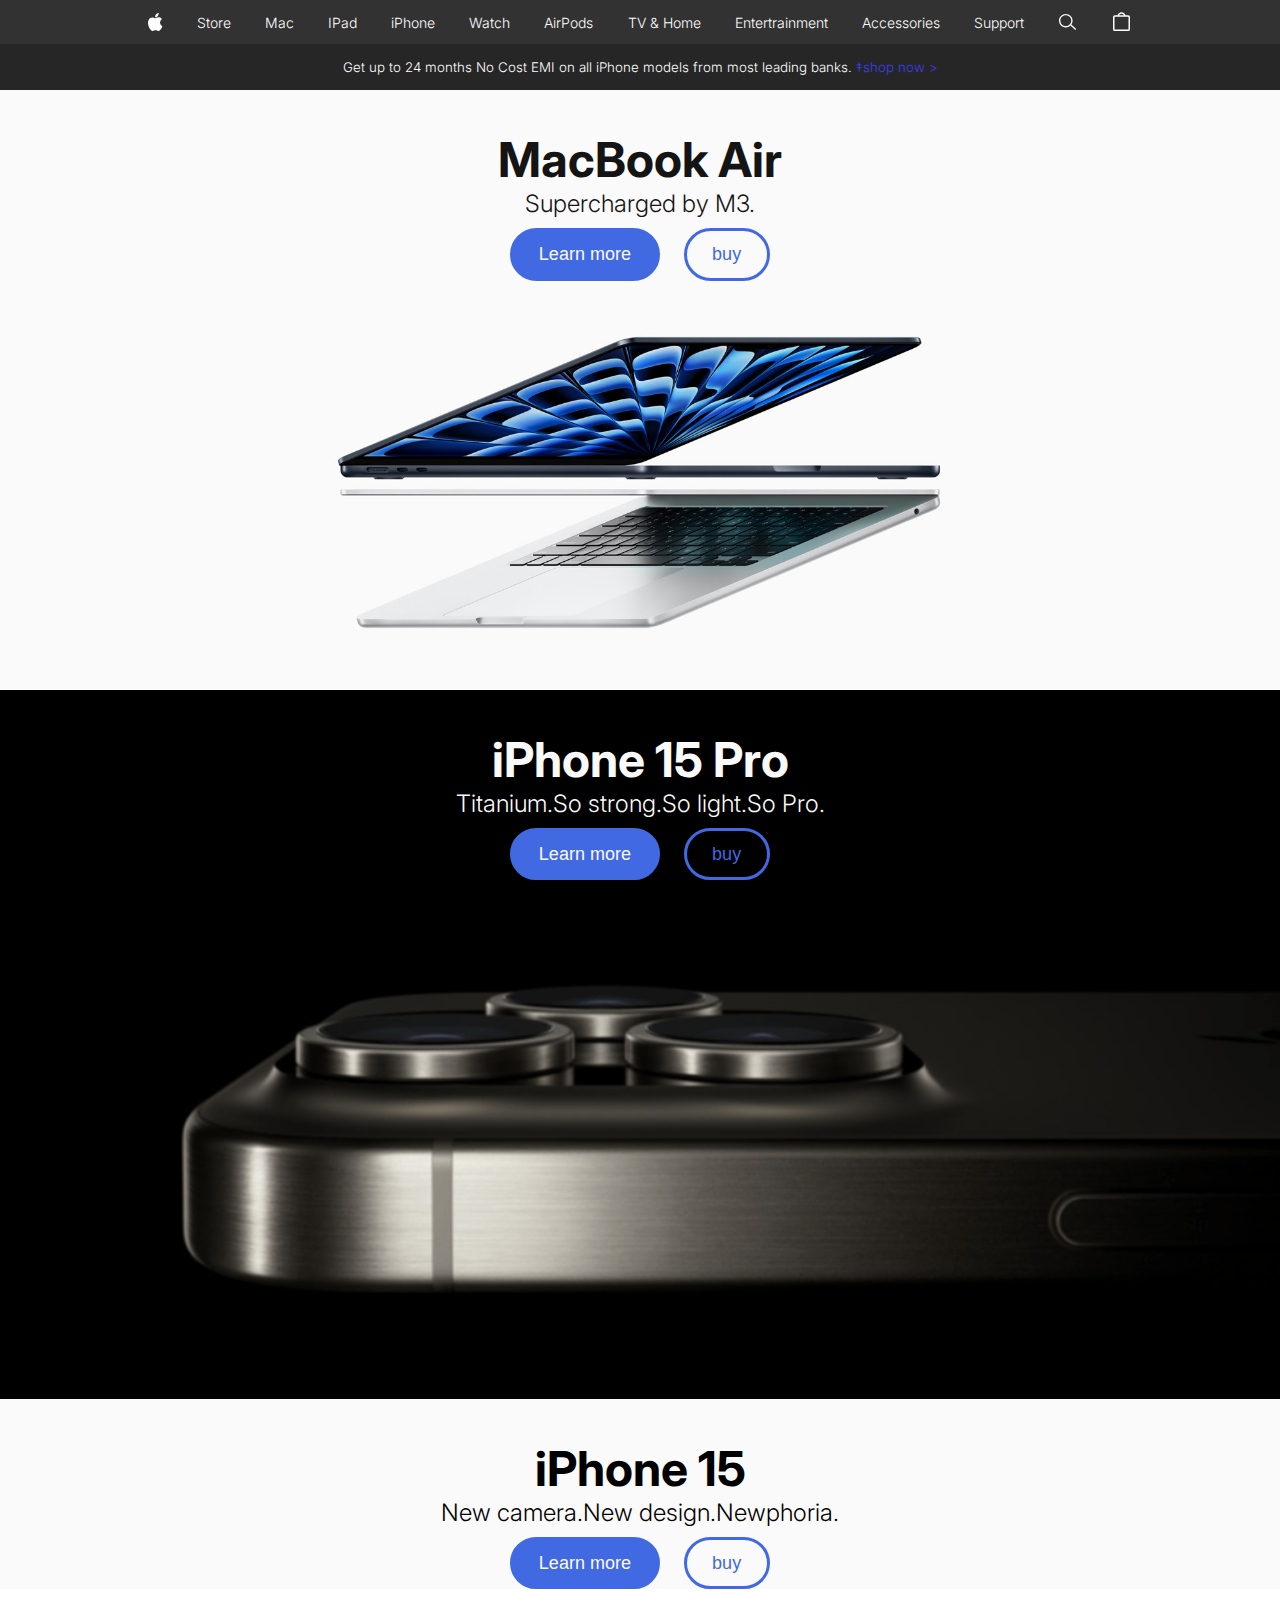
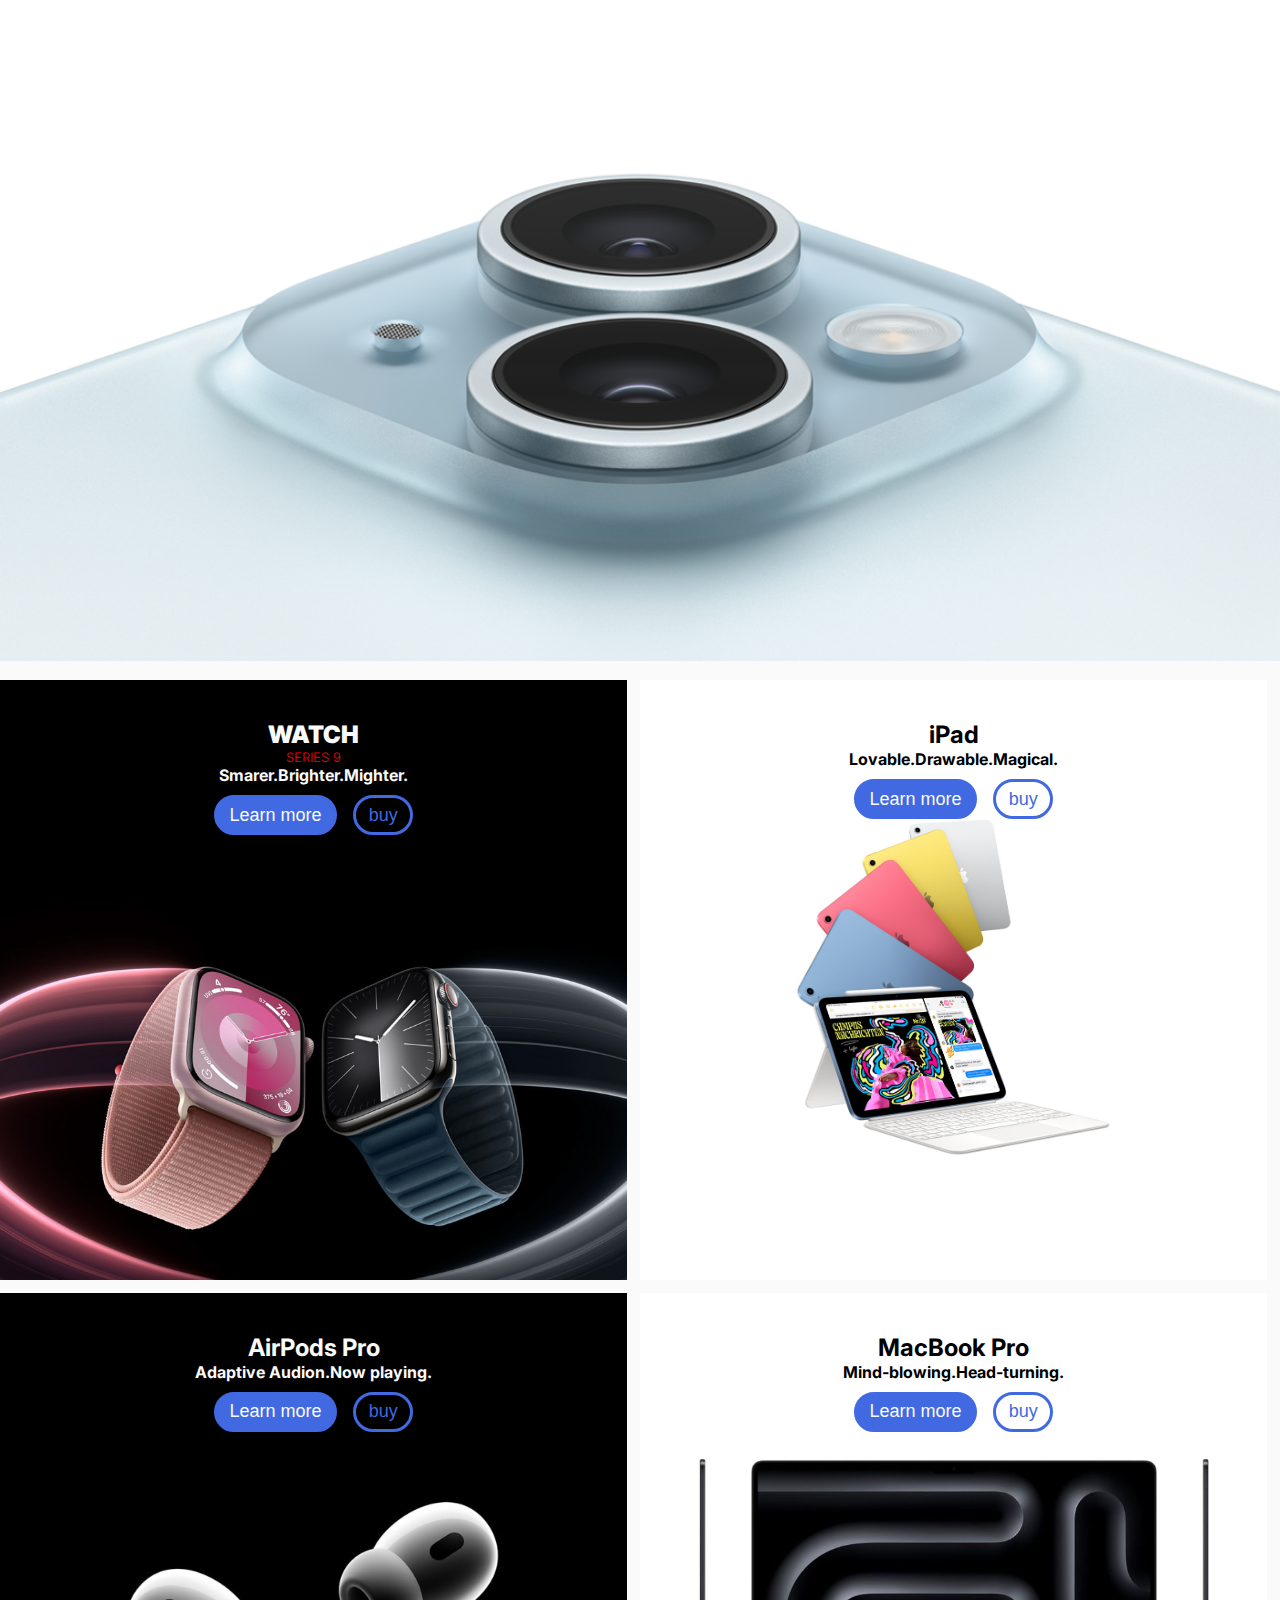
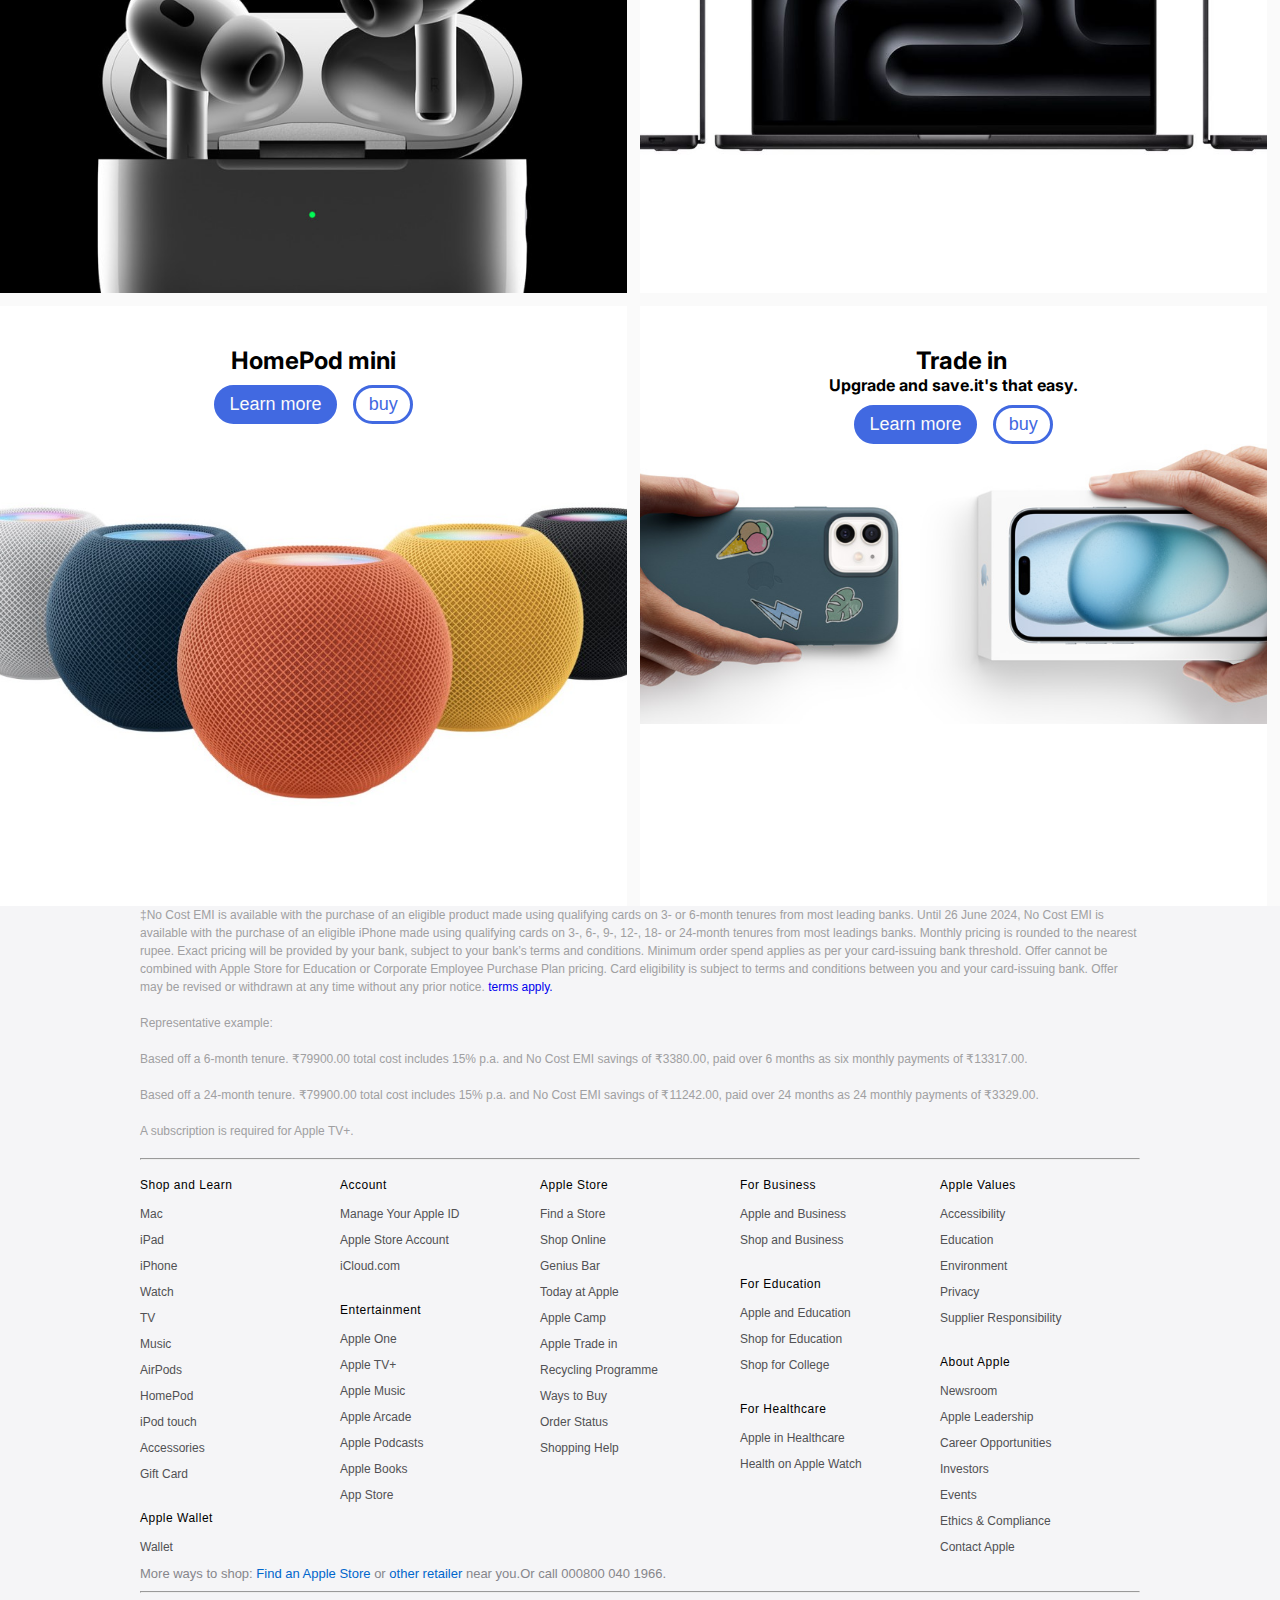
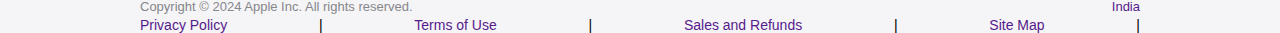
==== commit 99df0ae2: "Add files via upload" ====
--- a/index.html
+++ b/index.html
@@ -4,7 +4,13 @@
     <meta charset="UTF-8" />
     <meta name="viewport" content="width=device-width, initial-scale=1.0" />
     <title>Document</title>
+    <link rel="preconnect" href="https://fonts.gstatic.com" />
+    <link
+      href="https://fonts.googleapis.com/css2?family=Inter:wght@300;400&display=swap"
+      rel="stylesheet"
+    />
     <link rel="stylesheet" href="Style.css" />
+    <link rel="stylesheet" href="Style1.css" />
     <link rel="stylesheet" href="font.css" />
     <script src="main.js"></script>
   </head>
@@ -197,7 +203,7 @@
                   <li>Apple Watch Nike</li>
                 </ul>
                 <h5>Compare Watch</h5>
-                <h5>My Apple Watch</h5>
+                <h5>My Apple Watch</h5>pple
               </div>
               <div class="megat">
                 <h5>Shop Watch</h5>
@@ -447,10 +453,13 @@
         </div>
       </div>
     </div>
-    <br>
-    
-
-    <!-- <div class="overlay"></div> -->
+
+    <div class="overlay"></div>
+    <div id="offer">
+      
+    <div>Get up to 24 months No Cost EMI on all iPhone models from most leading banks.<a href="#"> ‡shop now ></a></div>
+
+    </div>
     <div class="Mac">
       <h1 id="Mach1">MacBook Air</h1>
       <p id="Mach">Supercharged by M3.</p>
@@ -523,54 +532,27 @@
       </div>
     </div>
     <footer>
+      <div class="footermargin">
       <div class="footertext">
+         
           <div>
-            *Instant savings, otherwise referred to as instant cashback, is
-            available with the purchase of an <a href="#">eligible product</a> for
-            qualifying HDFC Bank Credit Cards and EasyEMI Credit Cards only. Minimum
-            transaction value of ₹10001.00 applies.<a href="#">Click here</a> to see
-            instant savings amounts and eligible devices. Instant savings is
-            available for up to two orders per rolling 90-day period with an
-            eligible card. Card eligibility is subject to terms and conditions
-            between you and your card-issuing bank. Total transaction value is
-            calculated after any trade-in credit or eligible discount applied. Any
-            subsequent order adjustment(s) or cancellation(s) may result in instant
-            savings being recalculated, and any refund may be adjusted to account
-            for instant savings clawback; this may result in no refund being made to
-            you. Offer may be revised or withdrawn at any time without any prior
-            notice. <a href="#">Additional terms apply</a> . Offer cannot be
-            combined with Apple Store for Education or Corporate Employee Purchase
-            Plan pricing. Multiple separate orders cannot be combined for instant
-            savings.
-            <br>
-            <br>
-          </div>
+            ‡No Cost EMI is available with the purchase of an eligible product made using qualifying cards on 3- or 6-month tenures from most leading banks. Until 26 June 2024, No Cost EMI is available with the purchase of an eligible iPhone made using qualifying cards on 3-, 6-, 9-, 12-, 18- or 24-month tenures from most leadings banks. Monthly pricing is rounded to the nearest rupee. Exact pricing will be provided by your bank, subject to your bank’s terms and conditions. Minimum order spend applies as per your card-issuing bank threshold. Offer cannot be combined with Apple Store for Education or Corporate Employee Purchase Plan pricing. Card eligibility is subject to terms and conditions between you and your card-issuing bank. Offer may be revised or withdrawn at any time without any prior notice. <a href="#"
+              > terms apply.</a
+            >
+          </div><br>
+            
           <div>
-            ‡No Cost EMI is available with the purchase of an
-            <a href="#">eligible product</a>
-            made using eligible cards on 3- or 6-month tenures from most leading
-            banks. Monthly pricing is rounded to the nearest rupee. Exact pricing
-            will be provided by your bank, subject to your bank’s terms and
-            conditions. Minimum order spend applies as per your card-issuing bank
-            threshold. Offer cannot be combined with Apple Store for Education or
-            Corporate Employee Purchase Plan pricing. Card eligibility is subject to
-            terms and conditions between you and your card-issuing bank. Offer may
-            be revised or withdrawn at any time without any prior notice.<a href="#"
-              >Additional terms apply.</a
-            ><br>
-            <br>
-          </div>
-    
-          <div>
-            Representative example: Based on a 6-month tenure. ₹79900.00 total cost
-            includes 15% p.a. and No Cost EMI savings of ₹3380.00, paid over 6
-            months as six monthly payments of ₹13317.00.
-          </div>
+            Representative example:
+          </div><br>
+          <div>Based off a 6-month tenure. ₹79900.00 total cost includes 15% p.a. and No Cost EMI savings of ₹3380.00, paid over 6 months as six monthly payments of ₹13317.00.</div>
           <br>
-          <p>A subscription is required for Apple TV+.</p>
+          <div>Based off a 24-month tenure. ₹79900.00 total cost includes 15% p.a. and No Cost EMI savings of ₹11242.00, paid over 24 months as 24 monthly payments of ₹3329.00.</div>
+          <br>
+          <div>A subscription is required for Apple TV+.</div>
           <br>  
-        </div>
-        <hr />
+          <hr />
+        </div>
+       
       <div class="footer__links">
           <div class="footer__links--column">
             <div class="footer__links--column-title">Shop and Learn</div>
@@ -650,24 +632,26 @@
             <a href="">Contact Apple</a>
           </div>
         </div>
-  
+         <div class="bottomtext">
         <div class="footer__more">
           More ways to shop: <a href="">Find an Apple Store</a> or
           <a href="">other retailer</a> near you.Or call 000800 040 1966.
         </div>
-  
+         <hr>
         <div class="footer__copyright">
           <p>Copyright © 2024 Apple Inc. All rights reserved.</p>
           <a href="">India</a>
-  
+        </div>
           <div class="links">
-            <a href="">Privacy Policy</a>
-            <a href="">Terms of Use</a>
-            <a href="">Sales and Refunds</a>
-            <a href="">Site Map</a>
+            <a href="">Privacy Policy</a>|
+            <a href="">Terms of Use</a>|
+            <a href="">Sales and Refunds</a>|
+            <a href="">Site Map</a>|
           </div>
-        </div>
-      </div>
+        
+      </div>
+      </div>
+    </div>
     </footer>
     
   </body>
--- a/Style.css
+++ b/Style.css
@@ -3,603 +3,7 @@
   font-family: SF pro;
   background-color: #fafafa;
 }
-*,
-*::after,
-*::before {
-  margin: 0;
-  padding: 0;
-  box-sizing: border-box;
-}
-
-body {
-  font-family: "Inter", sans-serif;
-  font-weight: 300;
-  overflow-y: scroll;
-}
-
-/* Desktop Nav */
-
-.nav-container {
-  background: rgba(0, 0, 0, 0.8);
-  height: 44px;
-  z-index: 300;
-  position: relative;
-  left: 0;
-  top: 0;
-  right: 0;
-}
-
-.nav-container nav {
-  width: 1000px;
-  margin: 0 auto;
-  padding: 0 8px;
-  height: 100%;
-}
-
-nav .desktop-nav {
-  display: flex;
-  justify-content: space-between;
-  align-items: center;
-  list-style: none;
-}
-
-nav .desktop-nav li a {
-  color: #fff;
-  text-decoration: none;
-  font-size: 14px;
-}
-
-.link-logo {
-  background: url("img/apple-logo.svg");
-  display: block;
-  background-position: center;
-  height: 44px;
-  width: 15px;
-  background-repeat: no-repeat;
-}
-
-.link-search {
-  background: url("img/search-icon.svg");
-  display: block;
-  background-position: center;
-  background-size: 18px;
-  height: 44px;
-  width: 20px;
-  background-repeat: no-repeat;
-}
-
-.link-bag {
-  background: url("img/bag-icon.svg");
-  display: block;
-  background-position: center;
-  background-size: 17px;
-  height: 44px;
-  width: 20px;
-  background-repeat: no-repeat;
-}
-
-.link-close {
-  background: url("img/close-icon.svg");
-  display: block;
-  background-position: center;
-  background-size: 17px;
-  height: 44px;
-  width: 20px;
-  background-repeat: no-repeat;
-}
-
-/* Search Container */
-
-.search-container.hide {
-  opacity: 0;
-  pointer-events: none;
-}
-
-.search-container {
-  width: 60%;
-  margin: 0 auto;
-  padding: 0 42px;
-  position: fixed;
-  top: 0;
-  left: 0;
-  right: 0;
-  z-index: 200;
-}
-
-.search-container .link-search {
-  position: absolute;
-  left: 12px;
-  opacity: 0.5;
-}
-
-.search-container .link-close {
-  position: absolute;
-  top: 0;
-  right: 12px;
-  opacity: 0.5;
-  cursor: pointer;
-  transition: all 400ms;
-}
-
-.search-container .link-close:hover {
-  opacity: 0.7;
-}
-
-.search-container form {
-  width: 100%;
-  margin: 0 auto;
-}
-
-.search-container form input {
-  width: 100%;
-  height: 44px;
-  border: 0;
-  outline: none;
-  background: transparent;
-  color: #fff;
-  font-family: "Inter", sans-serif;
-  font-size: 17px;
-}
-
-/* Overlay */
-
-.overlay.show {
-  position: fixed;
-  background: rgba(0, 0, 0, 0.48);
-  width: 100%;
-  height: 100vh;
-  left: 0;
-  top: 0;
-  z-index: 100;
-}
-
-/* Quick Links */
-
-.search-container .quick-links {
-  background: #fff;
-  position: absolute;
-  left: 0;
-  right: 0;
-  padding: 16px 8px;
-  border-radius: 0 0 16px 16px;
-}
-
-.search-container .quick-links h2 {
-  text-transform: uppercase;
-  font-size: 12px;
-  color: #6e6e73;
-  margin: 0 32px;
-  margin-top: 10px;
-}
-
-.search-container .quick-links ul {
-  list-style: none;
-  margin-top: 12px;
-}
-
-.search-container .quick-links ul li a {
-  display: inline-block;
-  width: 100%;
-  padding: 8px 50px;
-  font-size: 14px;
-  color: #1d1d1f;
-  text-decoration: none;
-  font-weight: 400;
-}
-
-.search-container .quick-links ul li a:hover {
-  background: #f5f5f5;
-  color: #2997ff;
-}
-
-/* Desktop Nav Animation */
-
-.desktop-nav li {
-  transition: all 100ms ease;
-}
-
-.desktop-nav.hide li {
-  opacity: 0;
-  transform: scale(0.8);
-  pointer-events: none;
-}
-
-/* Overlay Animation */
-
-.overlay {
-  transition: all 100ms ease;
-}
-
-/* Navigation Menu Items Transition Delay */
-
-.desktop-nav li:nth-of-type(1),
-.desktop-nav.hide li:nth-of-type(10) {
-  transition-delay: 0ms;
-}
-
-.desktop-nav li:nth-of-type(2),
-.desktop-nav.hide li:nth-of-type(9) {
-  transition-delay: 30ms;
-}
-
-.desktop-nav li:nth-of-type(3),
-.desktop-nav.hide li:nth-of-type(8) {
-  transition-delay: 60ms;
-}
-
-.desktop-nav li:nth-of-type(4),
-.desktop-nav.hide li:nth-of-type(7) {
-  transition-delay: 90ms;
-}
-
-.desktop-nav li:nth-of-type(5),
-.desktop-nav.hide li:nth-of-type(6) {
-  transition-delay: 120ms;
-}
-
-.desktop-nav li:nth-of-type(6),
-.desktop-nav.hide li:nth-of-type(5) {
-  transition-delay: 150ms;
-}
-
-.desktop-nav li:nth-of-type(7),
-.desktop-nav.hide li:nth-of-type(4) {
-  transition-delay: 180ms;
-}
-
-.desktop-nav li:nth-of-type(8),
-.desktop-nav.hide li:nth-of-type(3) {
-  transition-delay: 210ms;
-}
-
-.desktop-nav li:nth-of-type(9),
-.desktop-nav.hide li:nth-of-type(2) {
-  transition-delay: 240ms;
-}
-
-.desktop-nav li:nth-of-type(10),
-.desktop-nav.hide li:nth-of-type(1) {
-  transition-delay: 270ms;
-}
-
-/* Search Container Animation */
-
-.search-container form,
-.search-container .link-search {
-  opacity: 1;
-  transform: translateX(0);
-  transition: all 400ms ease;
-  transition-delay: 300ms;
-}
-
-.search-container.hide form,
-.search-container.hide .link-search {
-  opacity: 0;
-  transform: translateX(50px);
-}
-
-.search-container .link-search {
-  opacity: 0.6;
-}
-
-.search-container.hide .link-close {
-  opacity: 0;
-}
-
-.search-container .link-close {
-  opacity: 0.5;
-  transition: all 400ms ease;
-  transition-delay: 400ms;
-}
-
-.search-container.hide .quick-links h2 {
-  opacity: 0;
-  transform: translateX(50px);
-}
-
-.search-container .quick-links h2 {
-  opacity: 1;
-  transform: translateX(0);
-  transition: all 400ms ease;
-  transition-delay: 100ms;
-}
-
-.search-container.hide .quick-links ul li {
-  transform: translateX(60px);
-  opacity: 0;
-}
-
-.search-container .quick-links ul li {
-  opacity: 1;
-  transform: translateX(0);
-  transition: all 400ms ease;
-}
-
-.search-container .quick-links ul li:nth-of-type(1) {
-  transition-delay: 120ms;
-}
-
-.search-container .quick-links ul li:nth-of-type(2) {
-  transition-delay: 140ms;
-}
-
-.search-container .quick-links ul li:nth-of-type(3) {
-  transition-delay: 160ms;
-}
-
-.search-container .quick-links ul li:nth-of-type(4) {
-  transition-delay: 180ms;
-}
-
-.search-container .quick-links ul li:nth-of-type(5) {
-  transition-delay: 200ms;
-}
-
-/* Hidden Items */
-
-.mobile-nav,
-.mobile-search-container {
-  display: none;
-}
-
-/* Media Queries */
-
-@media (max-width: 1100px) {
-  .nav-container nav {
-    width: 100%;
-    padding: 0 32px;
-  }
-}
-
-@media (max-width: 768px) {
-  .nav-container .desktop-nav {
-    flex-direction: column;
-    position: fixed;
-    top: 0;
-    left: 0;
-    width: 100%;
-    height: 0vh;
-    background: #000;
-    justify-content: start;
-    overflow: hidden;
-    z-index: -1;
-    transition: all 1000ms ease;
-  }
-
-  .nav-container.active .desktop-nav {
-    height: 100vh;
-  }
-
-  .nav-container .desktop-nav li {
-    width: 100%;
-    padding: 0 32px;
-  }
-
-  .nav-container .desktop-nav li:first-child {
-    margin-top: 120px;
-  }
-
-  .nav-container .desktop-nav .link-logo,
-  .nav-container .desktop-nav .link-search,
-  .nav-container .desktop-nav .link-bag {
-    display: none;
-  }
-
-  .nav-container .desktop-nav li a {
-    padding: 16px 0;
-    display: inline-block;
-    border-bottom: 1px solid #616161;
-    width: 100%;
-    font-size: 17px;
-    transform: translateY(-80px);
-    opacity: 0;
-    transition: all 700ms ease;
-  }
-
-  .nav-container.active .desktop-nav li a {
-    transform: translateY(0);
-    opacity: 1;
-  }
-
-  /* Mobile Nav */
-
-  nav .mobile-nav {
-    display: flex;
-    width: 100%;
-    justify-content: space-between;
-    list-style: none;
-  }
-
-  nav .menu-icon-container {
-    width: 20px;
-    height: 44px;
-    display: flex;
-    align-items: center;
-    cursor: pointer;
-  }
-
-  nav .menu-icon {
-    position: relative;
-    width: 100%;
-  }
-
-  nav .menu-icon .line-1,
-  nav .menu-icon .line-2 {
-    position: absolute;
-    height: 1px;
-    width: 100%;
-    background: #fff;
-    transition-property: transform, top;
-    transition-delay: 0ms, 160ms;
-    transition-duration: 200ms;
-  }
-
-  nav .menu-icon .line-1 {
-    top: -4px;
-  }
-
-  nav .menu-icon .line-2 {
-    top: 4px;
-  }
-
-  .nav-container.active nav .menu-icon-container .menu-icon .line-1 {
-    top: 0;
-    transform: rotateZ(45deg);
-    transition-property: top, transform;
-    transition-delay: 0ms, 160ms;
-    transition-duration: 200ms;
-  }
-
-  .nav-container.active nav .menu-icon-container .menu-icon .line-2 {
-    top: 0;
-    transform: rotateZ(-45deg);
-    transition-property: top, transform;
-    transition-delay: 0ms, 160ms;
-    transition-duration: 200ms;
-  }
-
-  /* Bag Icon Animation */
-
-  .nav-container.active .mobile-nav .link-bag {
-    transform: translateY(8px);
-    opacity: 0;
-    pointer-events: none;
-  }
-
-  .nav-container .mobile-nav .link-bag {
-    transition: all 1000ms ease;
-  }
-
-  /* Search Box */
-
-  .mobile-search-container input {
-    width: 100%;
-    padding: 12px 36px;
-    font-family: "Inter", sans-serif;
-    font-size: 17px;
-    background: #1b1b1b;
-    border: 0;
-    color: #fff;
-    border-radius: 8px;
-    outline: none;
-  }
-
-  .mobile-search-container {
-    position: relative;
-    padding: 0 16px;
-    margin-top: -30px;
-    border-bottom: 1px solid #616161;
-    display: flex;
-    padding-bottom: 16px;
-    align-items: center;
-    transform: rotateX(90deg);
-    opacity: 0;
-    transition: all 600ms ease;
-  }
-
-  .nav-container.active .mobile-search-container {
-    transform: rotateX(0deg);
-    margin-top: 10px;
-    opacity: 1;
-  }
-
-  .mobile-search-container .link-search {
-    position: absolute;
-    left: 24px;
-    opacity: 0.5;
-    background-size: 15px;
-  }
-
-  /* Nav Move Up */
-
-  .nav-container nav.move-up {
-    margin-top: -40px;
-  }
-
-  /* Cancel Button */
-
-  .mobile-search-container .cancel-btn {
-    color: #2997ff;
-    font-size: 17px;
-    font-weight: 400;
-    cursor: pointer;
-    width: 0px;
-    overflow: hidden;
-    transition: all 400ms ease;
-  }
-
-  .mobile-search-container .search-bar.active + .cancel-btn {
-    padding: 0 16px;
-    width: 74px;
-  }
-
-  .mobile-search-container .search-bar {
-    flex: 1;
-  }
-
-  /* Desktop Nav Move Down */
-
-  nav .desktop-nav.move-down li:first-child {
-    margin-top: 150px;
-  }
-
-  nav .desktop-nav.move-down li {
-    opacity: 0;
-    pointer-events: none;
-  }
-
-  /* Quick Links */
-
-  .mobile-search-container .search-bar.active ~ .quick-links {
-    top: 80px;
-    opacity: 1;
-    pointer-events: auto;
-    transition-delay: 40ms;
-  }
-
-  .mobile-search-container .quick-links {
-    position: absolute;
-    left: 0;
-    right: 0;
-    padding: 0 32px;
-    opacity: 0;
-    pointer-events: none;
-    top: 10px;
-    transition: all 400ms ease;
-  }
-
-  .mobile-search-container .quick-links ul {
-    list-style: none;
-  }
-
-  .mobile-search-container .quick-links h2 {
-    color: #86868b;
-    font-size: 12px;
-    text-transform: uppercase;
-    font-weight: 400;
-  }
-
-  .mobile-search-container .quick-links ul li a {
-    padding: 16px 0;
-    display: inline-block;
-    text-decoration: none;
-    color: #fff;
-    font-size: 14px;
-    font-weight: 400;
-    border-bottom: 1px solid #616161;
-    width: 100%;
-  }
-
-  .mobile-search-container .quick-links ul li a:hover {
-    color: #2997ff;
-  }
-
-  /* Nav Animation */
-
-  .nav-container nav {
-    transition: all 400ms ease;
-  }
-}
+
 .megamenu {
   position: absolute;
   top: 100%;
@@ -647,11 +51,23 @@
   font-weight: lighter;
   font-size: 15px;
 }
-input,
+/* input,
 div,
 span,
 a {
   -webkit-tap-highlight-color: rgba(0, 0, 0, 0);
+} */
+#offer {
+  font-size: smaller;
+  margin-top: 0;
+  background-color: rgb(38, 38, 38);
+  color: white;
+  padding-top: 15px;
+  padding-bottom: 15px;
+  text-align: center;
+}
+#offer a {
+  color: rgb(61, 61, 240);
 }
 
 .Mac {
@@ -659,14 +75,18 @@
   width: 100%;
   text-align: center;
   font-size: x-large;
+  margin-top: 40px;
 }
 button {
-  padding: 1%;
-  font-size: small;
+  padding-left: 2%;
+  padding-right: 2%;
+  padding-top: 1%;
+  padding-bottom: 1%;
+  font-size: large;
   color: #fafafa;
   background-color: royalblue;
   border: solid royalblue;
-  border-radius: 20px;
+  border-radius: 40px;
 }
 #buybutton {
   margin-top: 10px;
@@ -713,13 +133,13 @@
   font-size: x-large;
   background-color: black;
   color: #fafafa;
-  padding-top: 2%;
+  padding-top: 40px;
   width: 100%;
   text-align: center;
 }
 .iphone15 {
   font-size: x-large;
-
+  padding-top: 40px;
   width: 100%;
   text-align: center;
 }
@@ -735,6 +155,7 @@
   color: #fafafa;
   text-align: center;
   overflow: hidden;
+  padding-top: 40px;
   margin-right: 1%;
 }
 
@@ -749,6 +170,7 @@
   height: 600px;
   background-color: white;
   text-align: center;
+  padding-top: 40px;
   margin-right: 1%;
 }
 #images2 {
@@ -778,26 +200,22 @@
 }
 
 footer {
-  margin-left: 140px;
-  margin-right: 140px;
   font-family: "Roboto", sans-serif;
   font-size: 14px;
   background-color: #f5f5f7;
 }
-#footertext {
+.footermargin {
+  margin-right: 140px;
+  margin-left: 140px;
+}
+.footertext {
   font-family: "Roboto", sans-serif;
   font-size: 12px;
   font-weight: 50;
   line-height: 18px;
   color: #9f9fa1;
-}
-
-footer {
   -webkit-box-sizing: border-box;
   box-sizing: border-box;
-}
-
-footer {
   background-color: #f5f5f7;
 }
 
@@ -808,256 +226,6 @@
 
 a:hover {
   text-decoration: underline;
-}
-
-.top__title {
-  margin-top: 52px;
-  color: var(--white);
-  text-align: center;
-  z-index: 3;
-}
-
-.top__title h1 {
-  font-size: 52px;
-  font-weight: 500;
-  letter-spacing: -1px;
-}
-
-.top__title h3 {
-  margin-top: 3px;
-  font-size: 26px;
-  font-weight: 400;
-}
-
-.top__title h4 {
-  font-size: 15px;
-  font-weight: 500;
-  letter-spacing: 3px;
-  margin-bottom: 15px;
-  color: #d01f2a;
-}
-
-.top__title--links {
-  margin-top: 12px;
-}
-
-.top__title--links a {
-  font-size: 21px;
-  font-weight: 400;
-  color: var(--a);
-}
-
-.top__title--links a:nth-child(2) {
-  margin-left: 30px;
-}
-
-.top__title--links a img {
-  width: 12px;
-}
-
-.bottom__title {
-  position: absolute;
-  left: 50%;
-  -webkit-transform: translateX(-50%);
-  transform: translateX(-50%);
-  bottom: 50px;
-  text-align: center;
-  z-index: 3;
-}
-
-.bottom__title h2 {
-  font-size: 21px;
-  font-weight: 400;
-  line-height: 30px;
-  color: var(--greyLight2);
-}
-
-.bottom__title h2:nth-child(1) {
-  color: var(--white);
-  font-weight: 600;
-}
-
-.bottom__title h2:nth-child(4) {
-  margin-top: 20px;
-}
-
-.background {
-  position: absolute;
-  bottom: 0;
-  left: 0;
-  width: 100%;
-  height: 120%;
-  background-size: cover;
-  background-position: center;
-  z-index: -1;
-}
-
-.section1 {
-  height: 820px;
-  width: 100%;
-  position: relative;
-  overflow: hidden;
-}
-
-.section1 .background {
-  top: -13%;
-}
-
-.section2 {
-  height: 950px;
-  position: relative;
-  width: 100%;
-  overflow: hidden;
-}
-
-.section2 .background {
-  top: -13%;
-}
-
-.section3 {
-  width: 100%;
-  height: 690px;
-  overflow: hidden;
-  position: relative;
-  background: #000;
-}
-
-.section3 h1 {
-  font-size: 38px;
-  font-weight: 700;
-  letter-spacing: 2px;
-}
-
-.section3 h1 img {
-  width: 38px;
-}
-
-.section3 .background {
-  width: 280px;
-  height: 450px;
-  left: 50%;
-  -webkit-transform: translateX(-50%);
-  transform: translateX(-50%);
-  z-index: 1;
-}
-
-.section4 {
-  width: 100%;
-  display: -webkit-box;
-  display: -ms-flexbox;
-  display: flex;
-  -webkit-box-orient: vertical;
-  -webkit-box-direction: normal;
-  -ms-flex-direction: column;
-  flex-direction: column;
-  overflow: hidden;
-}
-
-.section4 .row {
-  width: 100%;
-  display: -webkit-box;
-  display: -ms-flexbox;
-  display: flex;
-  -webkit-box-align: center;
-  -ms-flex-align: center;
-  align-items: center;
-  -webkit-box-pack: justify;
-  -ms-flex-pack: justify;
-  justify-content: space-between;
-  margin-bottom: 10px;
-}
-
-.section4__item {
-  height: 590px;
-  -webkit-box-flex: 0.497;
-  -ms-flex: 0.497;
-  flex: 0.497;
-  position: relative;
-  overflow: hidden;
-  display: -webkit-box;
-  display: -ms-flexbox;
-  display: flex;
-  width: 100%;
-  -webkit-box-pack: center;
-  -ms-flex-pack: center;
-  justify-content: center;
-  background: #fbfbfb;
-}
-
-.section4__item h1 {
-  font-size: 40px;
-}
-
-.section4__item h1 img {
-  width: 30px;
-}
-
-.section4__item h3 {
-  max-width: 298px;
-  font-size: 21px;
-  font-weight: 400;
-}
-
-.section4__item h4 {
-  font-size: 12px;
-  letter-spacing: normal;
-  margin-bottom: 0;
-}
-
-.section4__item a {
-  font-size: 17px;
-}
-
-.section4__item a img {
-  width: 10px;
-}
-
-.section4__item .background {
-  height: 100%;
-  left: 50%;
-  -webkit-transform: translateX(-50%);
-  transform: translateX(-50%);
-  z-index: 2;
-}
-
-.section4__item .homePod {
-  position: absolute;
-  left: 50%;
-  -webkit-transform: translateX(-50%);
-  transform: translateX(-50%);
-  bottom: 50px;
-}
-
-.section4__item .one {
-  width: 550px;
-  height: 350px;
-}
-
-.section4__item .subTitle {
-  position: absolute;
-  bottom: 30px;
-  left: 50%;
-  -webkit-transform: translateX(-50%);
-  transform: translateX(-50%);
-}
-
-.section4__item .subTitle a {
-  height: 20px;
-  width: 110px;
-  margin: auto;
-  margin-top: 10px;
-  color: #000;
-  display: -webkit-box;
-  display: -ms-flexbox;
-  display: flex;
-  -webkit-box-align: center;
-  -ms-flex-align: center;
-  align-items: center;
-}
-
-.section4__item .subTitle a img {
-  width: 18px;
-  margin-left: 5px;
 }
 
 .footer {
@@ -1067,7 +235,6 @@
   display: -webkit-box;
   display: -ms-flexbox;
   display: flex;
-
   -webkit-box-pack: center;
   -ms-flex-pack: center;
   justify-content: center;
@@ -1168,10 +335,19 @@
 .footer__copyright .links a:nth-child(1) {
   border: none;
 }
+.links {
+  display: flex;
+  justify-content: space-between;
+}
+
 /*# sourceMappingURL=style.css.map */
 
 /* media query starts here  */
 @media screen and (max-width: 735px) {
+  #offer {
+    font-size: x-small;
+  }
+
   #main-img {
     content: url("./img/Macbook2.png");
   }
@@ -1224,14 +400,21 @@
     font-size: small;
   }
   footer {
+    font-family: "Roboto", sans-serif;
+    font-size: smaller;
+  }
+  .footermargin {
     margin-left: 0;
     margin-right: 0;
-    font-family: "Roboto", sans-serif;
-    font-size: smaller;
-  }
-
+  }
   .footertext {
-    font-size: smaller;
+    margin-left: 0;
+    margin-right: 0;
+    font-size: 12px;
+  }
+  .footer__links {
+    margin-left: 0px;
+    margin-right: 0px;
   }
   .footer__links,
   .footer__more,
@@ -1250,5 +433,17 @@
   .footer__links--column-title {
     background-color: grey;
   }
+  .bottomtext {
+    margin-left: 0px;
+    margin-right: 0px;
+  }
+  hr {
+    display: none;
+  }
+
+  .links {
+    display: flex;
+    justify-content: space-between;
+  }
 }
 /* ends here */
--- a/Style1.css
+++ b/Style1.css
@@ -0,0 +1,649 @@
+*,
+*::after,
+*::before {
+  margin: 0;
+  padding: 0;
+  box-sizing: border-box;
+}
+
+body {
+  font-family: "Inter", sans-serif;
+  font-weight: 300;
+  overflow-y: scroll;
+}
+
+/* Desktop Nav */
+
+.nav-container {
+  background: rgba(0, 0, 0, 0.8);
+  height: 44px;
+  z-index: 300;
+  position: relative;
+  left: 0;
+  top: 0;
+  right: 0;
+}
+
+.nav-container nav {
+  width: 1000px;
+  margin: 0 auto;
+  padding: 0 8px;
+  height: 100%;
+}
+
+nav .desktop-nav {
+  display: flex;
+  justify-content: space-between;
+  align-items: center;
+  list-style: none;
+}
+
+nav .desktop-nav li a {
+  color: #fff;
+  text-decoration: none;
+  font-size: 14px;
+}
+
+.link-logo {
+  background: url("img/apple-logo.svg");
+  display: block;
+  background-position: center;
+  height: 44px;
+  width: 15px;
+  background-repeat: no-repeat;
+}
+
+.link-search {
+  background: url("img/search-icon.svg");
+  display: block;
+  background-position: center;
+  background-size: 18px;
+  height: 44px;
+  width: 20px;
+  background-repeat: no-repeat;
+}
+
+.link-bag {
+  background: url("img/bag-icon.svg");
+  display: block;
+  background-position: center;
+  background-size: 17px;
+  height: 44px;
+  width: 20px;
+  background-repeat: no-repeat;
+}
+
+.link-close {
+  background: url("img/close-icon.svg");
+  display: block;
+  background-position: center;
+  background-size: 17px;
+  height: 44px;
+  width: 20px;
+  background-repeat: no-repeat;
+}
+
+/* Search Container */
+
+.search-container.hide {
+  opacity: 0;
+  pointer-events: none;
+}
+
+.search-container {
+  width: 60%;
+  margin: 0 auto;
+  padding: 0 42px;
+  position: fixed;
+  top: 0;
+  left: 0;
+  right: 0;
+  z-index: 200;
+}
+
+.search-container .link-search {
+  position: absolute;
+  left: 12px;
+  opacity: 0.5;
+}
+
+.search-container .link-close {
+  position: absolute;
+  top: 0;
+  right: 12px;
+  opacity: 0.5;
+  cursor: pointer;
+  transition: all 400ms;
+}
+
+.search-container .link-close:hover {
+  opacity: 0.7;
+}
+
+.search-container form {
+  width: 100%;
+  margin: 0 auto;
+}
+
+.search-container form input {
+  width: 100%;
+  height: 44px;
+  border: 0;
+  outline: none;
+  background: transparent;
+  color: #fff;
+  font-family: "Inter", sans-serif;
+  font-size: 17px;
+}
+
+/* Overlay */
+
+.overlay.show {
+  position: fixed;
+  background: rgba(0, 0, 0, 0.48);
+  width: 100%;
+  height: 100vh;
+  left: 0;
+  top: 0;
+  z-index: 100;
+}
+
+/* Quick Links */
+
+.search-container .quick-links {
+  background: #fff;
+  position: absolute;
+  left: 0;
+  right: 0;
+  padding: 16px 8px;
+  border-radius: 0 0 16px 16px;
+}
+
+.search-container .quick-links h2 {
+  text-transform: uppercase;
+  font-size: 12px;
+  color: #6e6e73;
+  margin: 0 32px;
+  margin-top: 10px;
+}
+
+.search-container .quick-links ul {
+  list-style: none;
+  margin-top: 12px;
+}
+
+.search-container .quick-links ul li a {
+  display: inline-block;
+  width: 100%;
+  padding: 8px 50px;
+  font-size: 14px;
+  color: #1d1d1f;
+  text-decoration: none;
+  font-weight: 400;
+}
+
+.search-container .quick-links ul li a:hover {
+  background: #f5f5f5;
+  color: #2997ff;
+}
+
+/* Desktop Nav Animation */
+
+.desktop-nav li {
+  transition: all 400ms ease;
+}
+
+.desktop-nav.hide li {
+  opacity: 0;
+  transform: scale(0.8);
+  pointer-events: none;
+}
+
+/* Overlay Animation */
+
+.overlay {
+  transition: all 400ms ease;
+}
+
+/* Navigation Menu Items Transition Delay */
+
+.desktop-nav li:nth-of-type(1),
+.desktop-nav.hide li:nth-of-type(10) {
+  transition-delay: 0ms;
+}
+
+.desktop-nav li:nth-of-type(2),
+.desktop-nav.hide li:nth-of-type(9) {
+  transition-delay: 30ms;
+}
+
+.desktop-nav li:nth-of-type(3),
+.desktop-nav.hide li:nth-of-type(8) {
+  transition-delay: 60ms;
+}
+
+.desktop-nav li:nth-of-type(4),
+.desktop-nav.hide li:nth-of-type(7) {
+  transition-delay: 90ms;
+}
+
+.desktop-nav li:nth-of-type(5),
+.desktop-nav.hide li:nth-of-type(6) {
+  transition-delay: 120ms;
+}
+
+.desktop-nav li:nth-of-type(6),
+.desktop-nav.hide li:nth-of-type(5) {
+  transition-delay: 150ms;
+}
+
+.desktop-nav li:nth-of-type(7),
+.desktop-nav.hide li:nth-of-type(4) {
+  transition-delay: 180ms;
+}
+
+.desktop-nav li:nth-of-type(8),
+.desktop-nav.hide li:nth-of-type(3) {
+  transition-delay: 210ms;
+}
+
+.desktop-nav li:nth-of-type(9),
+.desktop-nav.hide li:nth-of-type(2) {
+  transition-delay: 240ms;
+}
+
+.desktop-nav li:nth-of-type(10),
+.desktop-nav.hide li:nth-of-type(1) {
+  transition-delay: 270ms;
+}
+
+/* Search Container Animation */
+
+.search-container form,
+.search-container .link-search {
+  opacity: 1;
+  transform: translateX(0);
+  transition: all 400ms ease;
+  transition-delay: 300ms;
+}
+
+.search-container.hide form,
+.search-container.hide .link-search {
+  opacity: 0;
+  transform: translateX(50px);
+}
+
+.search-container .link-search {
+  opacity: 0.6;
+}
+
+.search-container.hide .link-close {
+  opacity: 0;
+}
+
+.search-container .link-close {
+  opacity: 0.5;
+  transition: all 400ms ease;
+  transition-delay: 400ms;
+}
+
+.search-container.hide .quick-links h2 {
+  opacity: 0;
+  transform: translateX(50px);
+}
+
+.search-container .quick-links h2 {
+  opacity: 1;
+  transform: translateX(0);
+  transition: all 400ms ease;
+  transition-delay: 100ms;
+}
+
+.search-container.hide .quick-links ul li {
+  transform: translateX(60px);
+  opacity: 0;
+}
+
+.search-container .quick-links ul li {
+  opacity: 1;
+  transform: translateX(0);
+  transition: all 400ms ease;
+}
+
+.search-container .quick-links ul li:nth-of-type(1) {
+  transition-delay: 120ms;
+}
+
+.search-container .quick-links ul li:nth-of-type(2) {
+  transition-delay: 140ms;
+}
+
+.search-container .quick-links ul li:nth-of-type(3) {
+  transition-delay: 160ms;
+}
+
+.search-container .quick-links ul li:nth-of-type(4) {
+  transition-delay: 180ms;
+}
+
+.search-container .quick-links ul li:nth-of-type(5) {
+  transition-delay: 200ms;
+}
+
+/* Hidden Items */
+
+.mobile-nav,
+.mobile-search-container {
+  display: none;
+}
+
+/* Media Queries */
+
+@media (max-width: 1100px) {
+  .nav-container nav {
+    width: 100%;
+    padding: 0 32px;
+  }
+}
+
+@media (max-width: 768px) {
+  .nav-container .desktop-nav {
+    flex-direction: column;
+    position: fixed;
+    top: 0;
+    left: 0;
+    width: 100%;
+    height: 0vh;
+    background: #000;
+    justify-content: start;
+    overflow: hidden;
+    z-index: -1;
+    transition: all 1000ms ease;
+  }
+
+  .nav-container.active .desktop-nav {
+    height: 100vh;
+  }
+
+  .nav-container .desktop-nav li {
+    width: 100%;
+    padding: 0 32px;
+  }
+
+  .nav-container .desktop-nav li:first-child {
+    margin-top: 120px;
+  }
+
+  .nav-container .desktop-nav .link-logo,
+  .nav-container .desktop-nav .link-search,
+  .nav-container .desktop-nav .link-bag {
+    display: none;
+  }
+
+  .nav-container .desktop-nav li a {
+    padding: 16px 0;
+    display: inline-block;
+    border-bottom: 1px solid #616161;
+    width: 100%;
+    font-size: 17px;
+    transform: translateY(-80px);
+    opacity: 0;
+    transition: all 700ms ease;
+  }
+
+  .nav-container.active .desktop-nav li a {
+    transform: translateY(0);
+    opacity: 1;
+  }
+
+  /* Mobile Nav */
+
+  nav .mobile-nav {
+    display: flex;
+    width: 100%;
+    justify-content: space-between;
+    list-style: none;
+  }
+
+  nav .menu-icon-container {
+    width: 20px;
+    height: 44px;
+    display: flex;
+    align-items: center;
+    cursor: pointer;
+  }
+
+  nav .menu-icon {
+    position: relative;
+    width: 100%;
+  }
+
+  nav .menu-icon .line-1,
+  nav .menu-icon .line-2 {
+    position: absolute;
+    height: 1px;
+    width: 100%;
+    background: #fff;
+    transition-property: transform, top;
+    transition-delay: 0ms, 160ms;
+    transition-duration: 200ms;
+  }
+
+  nav .menu-icon .line-1 {
+    top: -4px;
+  }
+
+  nav .menu-icon .line-2 {
+    top: 4px;
+  }
+
+  .nav-container.active nav .menu-icon-container .menu-icon .line-1 {
+    top: 0;
+    transform: rotateZ(45deg);
+    transition-property: top, transform;
+    transition-delay: 0ms, 160ms;
+    transition-duration: 200ms;
+  }
+
+  .nav-container.active nav .menu-icon-container .menu-icon .line-2 {
+    top: 0;
+    transform: rotateZ(-45deg);
+    transition-property: top, transform;
+    transition-delay: 0ms, 160ms;
+    transition-duration: 200ms;
+  }
+
+  /* Bag Icon Animation */
+
+  .nav-container.active .mobile-nav .link-bag {
+    transform: translateY(8px);
+    opacity: 0;
+    pointer-events: none;
+  }
+
+  .nav-container .mobile-nav .link-bag {
+    transition: all 1000ms ease;
+  }
+
+  /* Search Box */
+
+  .mobile-search-container input {
+    width: 100%;
+    padding: 12px 36px;
+    font-family: "Inter", sans-serif;
+    font-size: 17px;
+    background: #1b1b1b;
+    border: 0;
+    color: #fff;
+    border-radius: 8px;
+    outline: none;
+  }
+
+  .mobile-search-container {
+    position: relative;
+    padding: 0 16px;
+    margin-top: -30px;
+    border-bottom: 1px solid #616161;
+    display: flex;
+    padding-bottom: 16px;
+    align-items: center;
+    transform: rotateX(90deg);
+    opacity: 0;
+    transition: all 600ms ease;
+  }
+
+  .nav-container.active .mobile-search-container {
+    transform: rotateX(0deg);
+    margin-top: 10px;
+    opacity: 1;
+  }
+
+  .mobile-search-container .link-search {
+    position: absolute;
+    left: 24px;
+    opacity: 0.5;
+    background-size: 15px;
+  }
+
+  /* Nav Move Up */
+
+  .nav-container nav.move-up {
+    margin-top: -40px;
+  }
+
+  /* Cancel Button */
+
+  .mobile-search-container .cancel-btn {
+    color: #2997ff;
+    font-size: 17px;
+    font-weight: 400;
+    cursor: pointer;
+    width: 0px;
+    overflow: hidden;
+    transition: all 400ms ease;
+  }
+
+  .mobile-search-container .search-bar.active + .cancel-btn {
+    padding: 0 16px;
+    width: 74px;
+  }
+
+  .mobile-search-container .search-bar {
+    flex: 1;
+  }
+
+  /* Desktop Nav Move Down */
+
+  nav .desktop-nav.move-down li:first-child {
+    margin-top: 150px;
+  }
+
+  nav .desktop-nav.move-down li {
+    opacity: 0;
+    pointer-events: none;
+  }
+
+  /* Quick Links */
+
+  .mobile-search-container .search-bar.active ~ .quick-links {
+    top: 80px;
+    opacity: 1;
+    pointer-events: auto;
+    transition-delay: 40ms;
+  }
+
+  .mobile-search-container .quick-links {
+    position: absolute;
+    left: 0;
+    right: 0;
+    padding: 0 32px;
+    opacity: 0;
+    pointer-events: none;
+    top: 10px;
+    transition: all 400ms ease;
+  }
+
+  .mobile-search-container .quick-links ul {
+    list-style: none;
+  }
+
+  .mobile-search-container .quick-links h2 {
+    color: #86868b;
+    font-size: 12px;
+    text-transform: uppercase;
+    font-weight: 400;
+  }
+
+  .mobile-search-container .quick-links ul li a {
+    padding: 16px 0;
+    display: inline-block;
+    text-decoration: none;
+    color: #fff;
+    font-size: 14px;
+    font-weight: 400;
+    border-bottom: 1px solid #616161;
+    width: 100%;
+  }
+
+  .mobile-search-container .quick-links ul li a:hover {
+    color: #2997ff;
+  }
+
+  /* Nav Animation */
+
+  .nav-container nav {
+    transition: all 400ms ease;
+  }
+}
+.megamenu {
+  position: absolute;
+  top: 100%;
+  opacity: 0;
+  visibility: hidden;
+  flex-wrap: wrap;
+  width: 100%;
+  transition: 2s;
+  display: flex;
+  left: 0px;
+  box-shadow: 0px 10px 2px 3px lightslategray;
+}
+
+nav > ul > li:hover .megamenu {
+  opacity: 1;
+  top: 100%;
+  visibility: visible;
+}
+.megamenuitem {
+  flex-basis: 25%;
+  margin: 1.5%;
+}
+.megamenuitem ul li {
+  list-style: none;
+  padding: 7px;
+  font-weight: bold;
+  font-size: 24px;
+}
+.megamenuitem h5 {
+  padding: 10px;
+  background: white;
+  font-weight: lighter;
+  font-size: 12px;
+}
+.megat ul li {
+  list-style: none;
+  padding: 7px;
+  font-weight: bold;
+  font-size: 14px;
+}
+.megat h5 {
+  padding: 10px;
+  background: white;
+  font-weight: lighter;
+  font-size: 15px;
+}
+input,
+div,
+span,
+a {
+  -webkit-tap-highlight-color: rgba(0, 0, 0, 0);
+}
